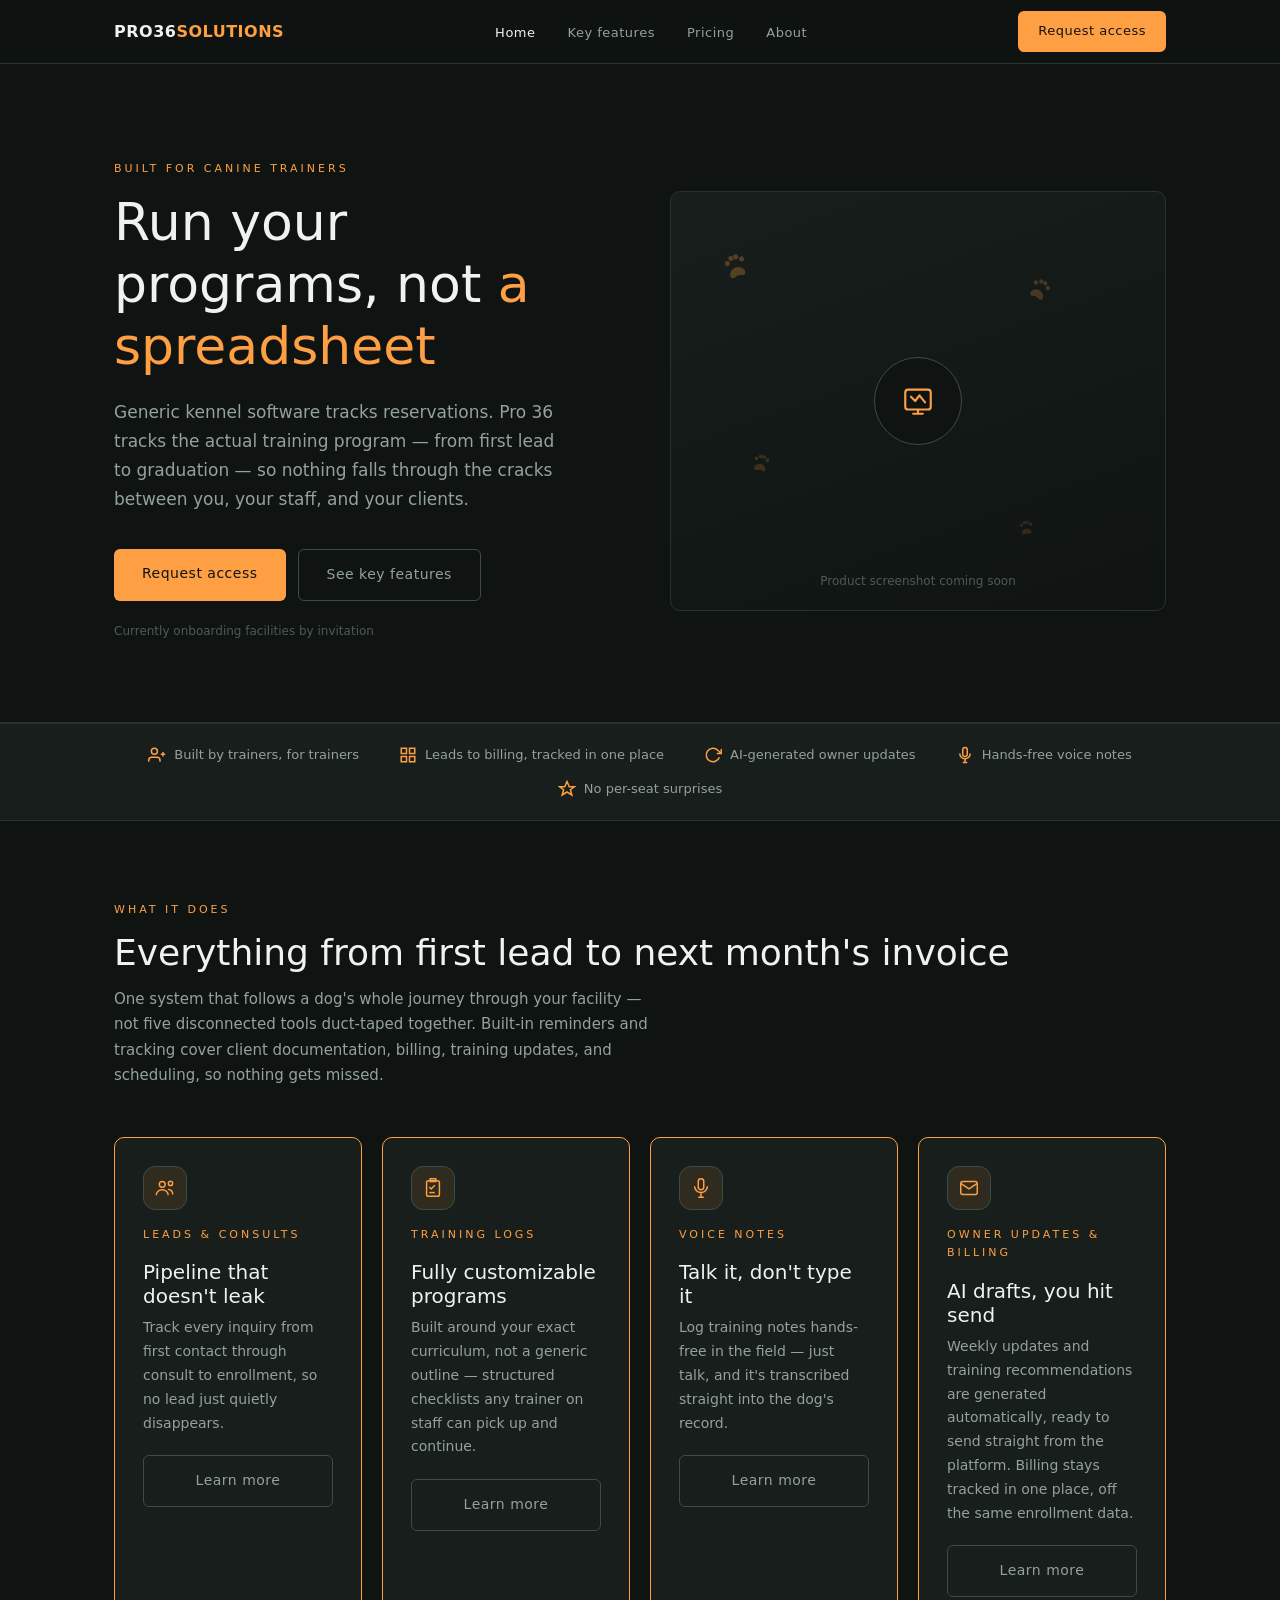
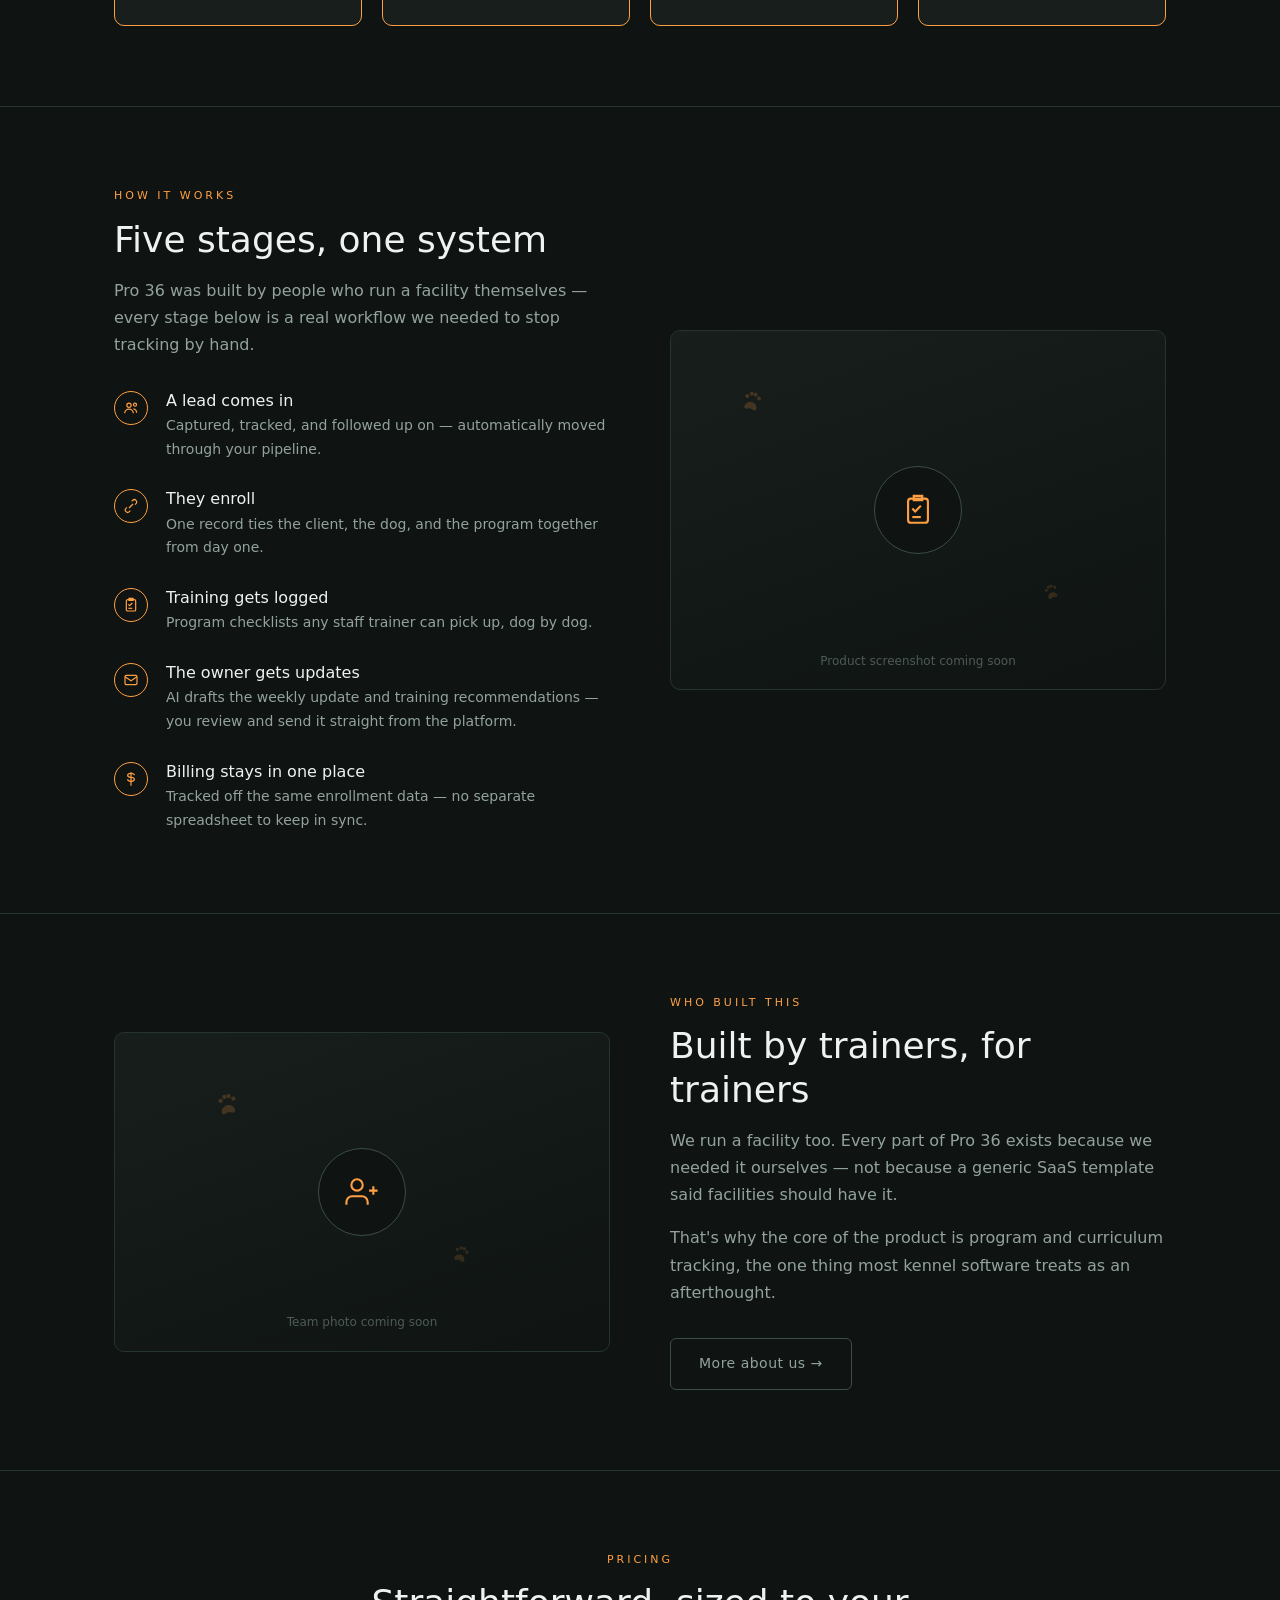
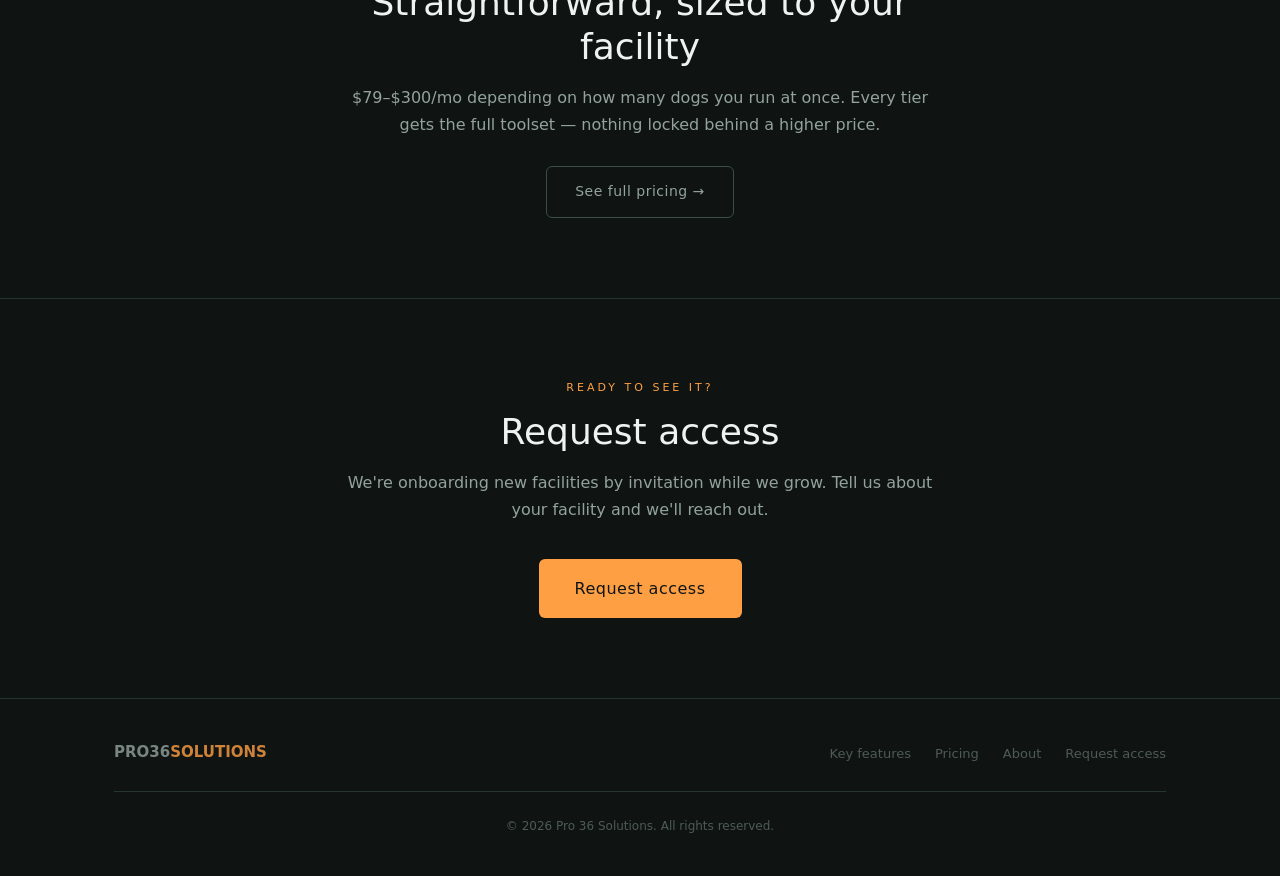
==== index.html @ 8d8869f4 "Add Voice Notes as a first-class feature Whisper-powered hands-free voice-to-text for training notes" ====
<!DOCTYPE html>
<html lang="en">
<head>
  <meta charset="UTF-8" />
  <meta name="viewport" content="width=device-width, initial-scale=1.0" />
  <title>Pro 36 Solutions — Ops Software for Dog Training Facilities</title>
  <meta name="description" content="The only platform built around how dog-training facilities actually run programs — leads, enrollments, training logs, owner updates, and billing, all in one place." />
  <link rel="icon" href="favicon.svg" type="image/svg+xml" />
  <meta property="og:title" content="Pro 36 Solutions — Ops Software for Dog Training Facilities" />
  <meta property="og:description" content="The only platform built around how dog-training facilities actually run programs — leads, enrollments, training logs, owner updates, and billing, all in one place." />
  <meta property="og:type" content="website" />
  <meta property="og:url" content="https://pro36solutions.com/" />
  <link rel="stylesheet" href="style.css" />
</head>
<body>

  <nav>
    <div class="nav-inner">
      <a href="index.html" class="nav-logo">PRO36<span>SOLUTIONS</span></a>
      <ul class="nav-links" id="navLinks">
        <li><a href="index.html" class="active">Home</a></li>
        <li><a href="key-features.html">Key features</a></li>
        <li><a href="pricing.html">Pricing</a></li>
        <li><a href="about.html">About</a></li>
      </ul>
      <a href="request-access.html" class="nav-cta">Request access</a>
      <button class="nav-mobile-toggle" onclick="document.getElementById('navLinks').classList.toggle('open')" aria-label="Toggle menu">&#9776;</button>
    </div>
  </nav>

  <main>

    <!-- HERO -->
    <section style="padding: 96px 0 80px; border-bottom: 0.5px solid var(--border);">
      <div class="container">
        <div class="two-col" style="align-items: center;">
          <div>
            <span class="label">Built for Canine Trainers</span>
            <h1 style="margin-bottom: 20px;">Run your programs, not <span style="color: var(--accent);">a spreadsheet</span></h1>
            <p style="font-size: 17px; margin-bottom: 36px; max-width: 460px;">Generic kennel software tracks reservations. Pro 36 tracks the actual training program &mdash; from first lead to graduation &mdash; so nothing falls through the cracks between you, your staff, and your clients.</p>
            <div class="btn-group">
              <a href="request-access.html" class="btn btn-primary">Request access</a>
              <a href="key-features.html" class="btn btn-ghost">See key features</a>
            </div>
            <p style="margin-top: 20px; font-size: 12px; color: var(--text-dim);">Currently onboarding facilities by invitation</p>
          </div>
          <div class="graphic-panel" style="min-height: 420px;">
            <div class="paw-field" aria-hidden="true">
              <svg style="width:30px; top:14%; left:10%; transform:rotate(-18deg); opacity:0.55" viewBox="0 0 24 24" fill="currentColor"><path d="M12 14c-3 0-6.2 2.4-6.2 5.5 0 1.9 1.5 2.6 2.8 2.1.9-.3 1.7-.9 3.4-.9s2.5.6 3.4.9c1.3.5 2.8-.2 2.8-2.1 0-3.1-3.2-5.5-6.2-5.5z"/><circle cx="6.5" cy="9" r="2"/><circle cx="10.5" cy="6" r="2"/><circle cx="14.5" cy="6" r="2"/><circle cx="18.5" cy="9" r="2"/></svg>
              <svg style="width:22px; top:62%; left:16%; transform:rotate(10deg); opacity:0.35" viewBox="0 0 24 24" fill="currentColor"><path d="M12 14c-3 0-6.2 2.4-6.2 5.5 0 1.9 1.5 2.6 2.8 2.1.9-.3 1.7-.9 3.4-.9s2.5.6 3.4.9c1.3.5 2.8-.2 2.8-2.1 0-3.1-3.2-5.5-6.2-5.5z"/><circle cx="6.5" cy="9" r="2"/><circle cx="10.5" cy="6" r="2"/><circle cx="14.5" cy="6" r="2"/><circle cx="18.5" cy="9" r="2"/></svg>
              <svg style="width:26px; top:20%; left:72%; transform:rotate(25deg); opacity:0.45" viewBox="0 0 24 24" fill="currentColor"><path d="M12 14c-3 0-6.2 2.4-6.2 5.5 0 1.9 1.5 2.6 2.8 2.1.9-.3 1.7-.9 3.4-.9s2.5.6 3.4.9c1.3.5 2.8-.2 2.8-2.1 0-3.1-3.2-5.5-6.2-5.5z"/><circle cx="6.5" cy="9" r="2"/><circle cx="10.5" cy="6" r="2"/><circle cx="14.5" cy="6" r="2"/><circle cx="18.5" cy="9" r="2"/></svg>
              <svg style="width:18px; top:78%; left:70%; transform:rotate(-8deg); opacity:0.3" viewBox="0 0 24 24" fill="currentColor"><path d="M12 14c-3 0-6.2 2.4-6.2 5.5 0 1.9 1.5 2.6 2.8 2.1.9-.3 1.7-.9 3.4-.9s2.5.6 3.4.9c1.3.5 2.8-.2 2.8-2.1 0-3.1-3.2-5.5-6.2-5.5z"/><circle cx="6.5" cy="9" r="2"/><circle cx="10.5" cy="6" r="2"/><circle cx="14.5" cy="6" r="2"/><circle cx="18.5" cy="9" r="2"/></svg>
              <svg style="width:24px; top:45%; left:45%; transform:rotate(-30deg); opacity:0.25" viewBox="0 0 24 24" fill="currentColor"><path d="M12 14c-3 0-6.2 2.4-6.2 5.5 0 1.9 1.5 2.6 2.8 2.1.9-.3 1.7-.9 3.4-.9s2.5.6 3.4.9c1.3.5 2.8-.2 2.8-2.1 0-3.1-3.2-5.5-6.2-5.5z"/><circle cx="6.5" cy="9" r="2"/><circle cx="10.5" cy="6" r="2"/><circle cx="14.5" cy="6" r="2"/><circle cx="18.5" cy="9" r="2"/></svg>
            </div>
            <div class="graphic-center">
              <svg width="34" height="34" fill="none" stroke="currentColor" stroke-width="1.5" viewBox="0 0 24 24"><rect x="3" y="4" width="18" height="14" rx="2"/><path d="M8 21h8M12 18v3"/><path d="M7 9l3 3 3-4 4 5" stroke-linecap="round" stroke-linejoin="round"/></svg>
            </div>
            <span class="graphic-caption">Product screenshot coming soon</span>
          </div>
        </div>
      </div>
    </section>

    <!-- TRUST STRIP -->
    <div class="trust-strip">
      <div class="container">
        <div class="trust-strip-inner">
          <div class="trust-item">
            <svg width="18" height="18" fill="none" stroke="currentColor" stroke-width="2" viewBox="0 0 24 24"><path d="M16 21v-2a4 4 0 00-4-4H5a4 4 0 00-4 4v2"/><circle cx="8.5" cy="7" r="4"/><path d="M20 8v6M23 11h-6"/></svg>
            Built by trainers, for trainers
          </div>
          <div class="trust-item">
            <svg width="18" height="18" fill="none" stroke="currentColor" stroke-width="2" viewBox="0 0 24 24"><rect x="3" y="3" width="7" height="7"/><rect x="14" y="3" width="7" height="7"/><rect x="14" y="14" width="7" height="7"/><rect x="3" y="14" width="7" height="7"/></svg>
            Leads to billing, tracked in one place
          </div>
          <div class="trust-item">
            <svg width="18" height="18" fill="none" stroke="currentColor" stroke-width="2" viewBox="0 0 24 24"><polyline points="23 4 23 10 17 10"/><path d="M20.49 15a9 9 0 11-2.12-9.36L23 10"/></svg>
            AI-generated owner updates
          </div>
          <div class="trust-item">
            <svg width="18" height="18" fill="none" stroke="currentColor" stroke-width="2" viewBox="0 0 24 24"><rect x="9" y="2" width="6" height="12" rx="3"/><path d="M5 10a7 7 0 0014 0"/><path d="M12 17v5M9 22h6"/></svg>
            Hands-free voice notes
          </div>
          <div class="trust-item">
            <svg width="18" height="18" fill="none" stroke="currentColor" stroke-width="2" viewBox="0 0 24 24"><path d="M12 2l3 7h7l-5.5 4 2 7L12 16l-6.5 4 2-7L2 9h7z"/></svg>
            No per-seat surprises
          </div>
        </div>
      </div>
    </div>

    <!-- FEATURE TEASER -->
    <section>
      <div class="container">
        <div class="section-header">
          <span class="label">What it does</span>
          <h2>Everything from first lead to next month's invoice</h2>
          <p>One system that follows a dog's whole journey through your facility &mdash; not five disconnected tools duct-taped together. Built-in reminders and tracking cover client documentation, billing, training updates, and scheduling, so nothing gets missed.</p>
        </div>
        <div class="four-col">

          <div class="card featured">
            <div class="icon-badge"><svg width="22" height="22" fill="none" stroke="currentColor" stroke-width="1.6" viewBox="0 0 24 24"><circle cx="9" cy="8" r="3.2"/><path d="M2.5 20c0-3.6 2.9-6.2 6.5-6.2s6.5 2.6 6.5 6.2"/><circle cx="18" cy="7" r="2.3"/><path d="M15.5 13.3c2.7.4 4.9 2.6 4.9 5.7"/></svg></div>
            <span class="label" style="margin-bottom: 16px;">Leads &amp; consults</span>
            <h3 style="margin-bottom: 8px;">Pipeline that doesn't leak</h3>
            <p style="font-size: 14px; margin-bottom: 20px;">Track every inquiry from first contact through consult to enrollment, so no lead just quietly disappears.</p>
            <a href="key-features.html" class="btn btn-ghost" style="display: block; text-align: center;">Learn more</a>
          </div>

          <div class="card featured">
            <div class="icon-badge"><svg width="22" height="22" fill="none" stroke="currentColor" stroke-width="1.6" viewBox="0 0 24 24"><rect x="5" y="4" width="14" height="17" rx="2"/><path d="M9 2h6v3H9z"/><path d="M8 11l2 2 4-4"/><path d="M8 17h6"/></svg></div>
            <span class="label" style="margin-bottom: 16px;">Training logs</span>
            <h3 style="margin-bottom: 8px;">Fully customizable programs</h3>
            <p style="font-size: 14px; margin-bottom: 20px;">Built around your exact curriculum, not a generic outline &mdash; structured checklists any trainer on staff can pick up and continue.</p>
            <a href="key-features.html" class="btn btn-ghost" style="display: block; text-align: center;">Learn more</a>
          </div>

          <div class="card featured">
            <div class="icon-badge"><svg width="22" height="22" fill="none" stroke="currentColor" stroke-width="1.6" viewBox="0 0 24 24"><rect x="9" y="2" width="6" height="12" rx="3"/><path d="M5 10a7 7 0 0014 0"/><path d="M12 17v5M9 22h6"/></svg></div>
            <span class="label" style="margin-bottom: 16px;">Voice notes</span>
            <h3 style="margin-bottom: 8px;">Talk it, don't type it</h3>
            <p style="font-size: 14px; margin-bottom: 20px;">Log training notes hands-free in the field &mdash; just talk, and it's transcribed straight into the dog's record.</p>
            <a href="key-features.html" class="btn btn-ghost" style="display: block; text-align: center;">Learn more</a>
          </div>

          <div class="card featured">
            <div class="icon-badge"><svg width="22" height="22" fill="none" stroke="currentColor" stroke-width="1.6" viewBox="0 0 24 24"><rect x="3" y="5" width="18" height="14" rx="2"/><path d="M3 7l9 6 9-6"/></svg></div>
            <span class="label" style="margin-bottom: 16px;">Owner updates &amp; billing</span>
            <h3 style="margin-bottom: 8px;">AI drafts, you hit send</h3>
            <p style="font-size: 14px; margin-bottom: 20px;">Weekly updates and training recommendations are generated automatically, ready to send straight from the platform. Billing stays tracked in one place, off the same enrollment data.</p>
            <a href="key-features.html" class="btn btn-ghost" style="display: block; text-align: center;">Learn more</a>
          </div>

        </div>
      </div>
    </section>

    <!-- HOW IT WORKS -->
    <section>
      <div class="container">
        <div class="two-col">
          <div>
            <span class="label">How it works</span>
            <h2 style="margin-bottom: 16px;">Five stages, one system</h2>
            <p style="margin-bottom: 32px;">Pro 36 was built by people who run a facility themselves &mdash; every stage below is a real workflow we needed to stop tracking by hand.</p>
            <div class="steps">
              <div class="step">
                <div class="step-num"><svg width="16" height="16" fill="none" stroke="currentColor" stroke-width="1.8" viewBox="0 0 24 24"><circle cx="9" cy="8" r="3.2"/><path d="M2.5 20c0-3.6 2.9-6.2 6.5-6.2s6.5 2.6 6.5 6.2"/><circle cx="18" cy="7" r="2.3"/><path d="M15.5 13.3c2.7.4 4.9 2.6 4.9 5.7"/></svg></div>
                <div class="step-body">
                  <h4>A lead comes in</h4>
                  <p>Captured, tracked, and followed up on &mdash; automatically moved through your pipeline.</p>
                </div>
              </div>
              <div class="step">
                <div class="step-num"><svg width="16" height="16" fill="none" stroke="currentColor" stroke-width="1.8" viewBox="0 0 24 24"><path d="M9 15l6-6"/><path d="M13 5l1.5-1.5a3.5 3.5 0 015 5L18 10"/><path d="M11 19l-1.5 1.5a3.5 3.5 0 01-5-5L6 14"/></svg></div>
                <div class="step-body">
                  <h4>They enroll</h4>
                  <p>One record ties the client, the dog, and the program together from day one.</p>
                </div>
              </div>
              <div class="step">
                <div class="step-num"><svg width="16" height="16" fill="none" stroke="currentColor" stroke-width="1.8" viewBox="0 0 24 24"><rect x="5" y="4" width="14" height="17" rx="2"/><path d="M9 2h6v3H9z"/><path d="M8 11l2 2 4-4"/><path d="M8 17h6"/></svg></div>
                <div class="step-body">
                  <h4>Training gets logged</h4>
                  <p>Program checklists any staff trainer can pick up, dog by dog.</p>
                </div>
              </div>
              <div class="step">
                <div class="step-num"><svg width="16" height="16" fill="none" stroke="currentColor" stroke-width="1.8" viewBox="0 0 24 24"><rect x="3" y="5" width="18" height="14" rx="2"/><path d="M3 7l9 6 9-6"/></svg></div>
                <div class="step-body">
                  <h4>The owner gets updates</h4>
                  <p>AI drafts the weekly update and training recommendations &mdash; you review and send it straight from the platform.</p>
                </div>
              </div>
              <div class="step">
                <div class="step-num"><svg width="16" height="16" fill="none" stroke="currentColor" stroke-width="1.8" viewBox="0 0 24 24"><path d="M12 2v20"/><path d="M17 6.5c0-1.9-2.2-3-5-3s-5 1.2-5 3 2.2 3 5 3 5 1.1 5 3-2.2 3-5 3-5-1.1-5-3"/></svg></div>
                <div class="step-body">
                  <h4>Billing stays in one place</h4>
                  <p>Tracked off the same enrollment data &mdash; no separate spreadsheet to keep in sync.</p>
                </div>
              </div>
            </div>
          </div>
          <div class="graphic-panel" style="min-height: 360px;">
            <div class="paw-field" aria-hidden="true">
              <svg style="width:24px; top:16%; left:14%; transform:rotate(12deg); opacity:0.4" viewBox="0 0 24 24" fill="currentColor"><path d="M12 14c-3 0-6.2 2.4-6.2 5.5 0 1.9 1.5 2.6 2.8 2.1.9-.3 1.7-.9 3.4-.9s2.5.6 3.4.9c1.3.5 2.8-.2 2.8-2.1 0-3.1-3.2-5.5-6.2-5.5z"/><circle cx="6.5" cy="9" r="2"/><circle cx="10.5" cy="6" r="2"/><circle cx="14.5" cy="6" r="2"/><circle cx="18.5" cy="9" r="2"/></svg>
              <svg style="width:18px; top:70%; left:75%; transform:rotate(-20deg); opacity:0.3" viewBox="0 0 24 24" fill="currentColor"><path d="M12 14c-3 0-6.2 2.4-6.2 5.5 0 1.9 1.5 2.6 2.8 2.1.9-.3 1.7-.9 3.4-.9s2.5.6 3.4.9c1.3.5 2.8-.2 2.8-2.1 0-3.1-3.2-5.5-6.2-5.5z"/><circle cx="6.5" cy="9" r="2"/><circle cx="10.5" cy="6" r="2"/><circle cx="14.5" cy="6" r="2"/><circle cx="18.5" cy="9" r="2"/></svg>
            </div>
            <div class="graphic-center">
              <svg width="34" height="34" fill="none" stroke="currentColor" stroke-width="1.5" viewBox="0 0 24 24"><rect x="5" y="4" width="14" height="17" rx="2"/><path d="M9 2h6v3H9z"/><path d="M8 11l2 2 4-4"/><path d="M8 17h6"/></svg>
            </div>
            <span class="graphic-caption">Product screenshot coming soon</span>
          </div>
        </div>
      </div>
    </section>

    <!-- ABOUT TEASER -->
    <section>
      <div class="container">
        <div class="two-col">
          <div class="graphic-panel" style="min-height: 320px;">
            <div class="paw-field" aria-hidden="true">
              <svg style="width:26px; top:18%; left:20%; transform:rotate(-10deg); opacity:0.4" viewBox="0 0 24 24" fill="currentColor"><path d="M12 14c-3 0-6.2 2.4-6.2 5.5 0 1.9 1.5 2.6 2.8 2.1.9-.3 1.7-.9 3.4-.9s2.5.6 3.4.9c1.3.5 2.8-.2 2.8-2.1 0-3.1-3.2-5.5-6.2-5.5z"/><circle cx="6.5" cy="9" r="2"/><circle cx="10.5" cy="6" r="2"/><circle cx="14.5" cy="6" r="2"/><circle cx="18.5" cy="9" r="2"/></svg>
              <svg style="width:20px; top:66%; left:68%; transform:rotate(16deg); opacity:0.3" viewBox="0 0 24 24" fill="currentColor"><path d="M12 14c-3 0-6.2 2.4-6.2 5.5 0 1.9 1.5 2.6 2.8 2.1.9-.3 1.7-.9 3.4-.9s2.5.6 3.4.9c1.3.5 2.8-.2 2.8-2.1 0-3.1-3.2-5.5-6.2-5.5z"/><circle cx="6.5" cy="9" r="2"/><circle cx="10.5" cy="6" r="2"/><circle cx="14.5" cy="6" r="2"/><circle cx="18.5" cy="9" r="2"/></svg>
            </div>
            <div class="graphic-center">
              <svg width="34" height="34" fill="none" stroke="currentColor" stroke-width="1.5" viewBox="0 0 24 24"><path d="M16 21v-2a4 4 0 00-4-4H5a4 4 0 00-4 4v2"/><circle cx="8.5" cy="7" r="4"/><path d="M20 8v6M23 11h-6"/></svg>
            </div>
            <span class="graphic-caption">Team photo coming soon</span>
          </div>
          <div>
            <span class="label">Who built this</span>
            <h2 style="margin-bottom: 16px;">Built by trainers, for trainers</h2>
            <p style="margin-bottom: 16px;">We run a facility too. Every part of Pro 36 exists because we needed it ourselves &mdash; not because a generic SaaS template said facilities should have it.</p>
            <p style="margin-bottom: 32px;">That's why the core of the product is program and curriculum tracking, the one thing most kennel software treats as an afterthought.</p>
            <a href="about.html" class="btn btn-ghost">More about us &rarr;</a>
          </div>
        </div>
      </div>
    </section>

    <!-- PRICING TEASER -->
    <section>
      <div class="container" style="text-align: center; max-width: 640px;">
        <span class="label">Pricing</span>
        <h2 style="margin-bottom: 16px;">Straightforward, sized to your facility</h2>
        <p style="font-size: 16px; margin-bottom: 28px;">$79&ndash;$300/mo depending on how many dogs you run at once. Every tier gets the full toolset &mdash; nothing locked behind a higher price.</p>
        <a href="pricing.html" class="btn btn-ghost">See full pricing &rarr;</a>
      </div>
    </section>

    <!-- BOTTOM CTA -->
    <section style="border-bottom: none;">
      <div class="container" style="text-align: center; max-width: 640px;">
        <span class="label">Ready to see it?</span>
        <h2 style="margin-bottom: 16px;">Request access</h2>
        <p style="font-size: 16px; margin-bottom: 36px;">We're onboarding new facilities by invitation while we grow. Tell us about your facility and we'll reach out.</p>
        <a href="request-access.html" class="btn btn-primary" style="font-size: 16px; padding: 16px 36px;">Request access</a>
      </div>
    </section>

  </main>

  <footer>
    <div class="container">
      <div class="footer-inner">
        <div class="footer-logo">PRO36<span>SOLUTIONS</span></div>
        <ul class="footer-nav">
          <li><a href="key-features.html">Key features</a></li>
          <li><a href="pricing.html">Pricing</a></li>
          <li><a href="about.html">About</a></li>
          <li><a href="request-access.html">Request access</a></li>
        </ul>
      </div>
      <div class="footer-copy">&copy; 2026 Pro 36 Solutions. All rights reserved.</div>
    </div>
  </footer>

</body>
</html>
---- style.css ----
/* =============================================
   PRO 36 SOLUTIONS — Global Styles
   ============================================= */

*, *::before, *::after {
  box-sizing: border-box;
  margin: 0;
  padding: 0;
}

:root {
  --bg:        #0f1412;
  --bg-card:   #171e1b;
  --border:    #253430;
  --border-mid:#3a4d47;
  --text:      #eef2f0;
  --text-muted:#93a29d;
  --text-dim:  #4d5a56;
  --accent:    #ff9f43;
  --accent-dark:#d97e1e;
  --radius:    6px;
  --radius-lg: 10px;
  --max-w:     1100px;
  --nav-h:     64px;
}

html { scroll-behavior: smooth; }

body {
  background: var(--bg);
  color: var(--text);
  font-family: 'Inter', system-ui, -apple-system, sans-serif;
  font-size: 16px;
  line-height: 1.7;
  -webkit-font-smoothing: antialiased;
}

img {
  display: block;
  max-width: 100%;
  height: auto;
}

a { color: inherit; text-decoration: none; }

:focus-visible {
  outline: 2px solid var(--accent);
  outline-offset: 2px;
}

/* =============================================
   TYPOGRAPHY
   ============================================= */

h1, h2, h3, h4 { font-weight: 500; line-height: 1.2; color: var(--text); }
h1 { font-size: clamp(32px, 5vw, 52px); }
h2 { font-size: clamp(24px, 3vw, 36px); }
h3 { font-size: 20px; }
h4 { font-size: 16px; }

p { color: var(--text-muted); }

.label {
  font-size: 11px;
  letter-spacing: 3px;
  text-transform: uppercase;
  color: var(--accent);
  display: block;
  margin-bottom: 12px;
}

.section-header { margin-bottom: 48px; }
.section-header p { margin-top: 12px; max-width: 540px; font-size: 15px; }

/* =============================================
   LAYOUT
   ============================================= */

.container {
  max-width: var(--max-w);
  margin: 0 auto;
  padding: 0 24px;
}

section { padding: 80px 0; border-bottom: 0.5px solid var(--border); }
section:last-of-type { border-bottom: none; }

.two-col {
  display: grid;
  grid-template-columns: 1fr 1fr;
  gap: 60px;
  align-items: center;
}

.three-col {
  display: grid;
  grid-template-columns: repeat(3, 1fr);
  gap: 20px;
}

.four-col {
  display: grid;
  grid-template-columns: repeat(4, 1fr);
  gap: 20px;
}

@media (max-width: 900px) {
  .four-col { grid-template-columns: repeat(2, 1fr); }
}

@media (max-width: 768px) {
  .two-col, .three-col, .four-col { grid-template-columns: 1fr; gap: 32px; }
  section { padding: 56px 0; }
}

/* =============================================
   NAVIGATION
   ============================================= */

nav {
  position: fixed;
  top: 0;
  left: 0;
  right: 0;
  height: var(--nav-h);
  background: rgba(15, 20, 18, 0.92);
  backdrop-filter: blur(12px);
  border-bottom: 0.5px solid var(--border);
  z-index: 100;
  display: flex;
  align-items: center;
}

.nav-inner {
  max-width: var(--max-w);
  margin: 0 auto;
  padding: 0 24px;
  width: 100%;
  display: flex;
  align-items: center;
  justify-content: space-between;
}

.nav-logo {
  display: flex;
  align-items: center;
  font-size: 16px;
  font-weight: 600;
  letter-spacing: 0.5px;
  color: var(--text);
}

.nav-logo span { color: var(--accent); }

.nav-links {
  display: flex;
  align-items: center;
  gap: 32px;
  list-style: none;
}

.nav-links a {
  font-size: 13px;
  color: var(--text-muted);
  letter-spacing: 0.5px;
  transition: color 0.2s;
}

.nav-links a:hover,
.nav-links a.active { color: var(--text); }

.nav-cta {
  background: var(--accent);
  color: #0f1412;
  font-size: 13px;
  font-weight: 500;
  padding: 9px 20px;
  border-radius: var(--radius);
  letter-spacing: 0.5px;
  transition: background 0.2s;
}

.nav-cta:hover { background: var(--accent-dark); color: #fff; }

.nav-mobile-toggle {
  display: none;
  background: none;
  border: none;
  color: var(--text);
  font-size: 24px;
  cursor: pointer;
  padding: 4px;
}

@media (max-width: 768px) {
  .nav-links { display: none; }
  .nav-links.open {
    display: flex;
    flex-direction: column;
    position: absolute;
    top: var(--nav-h);
    left: 0; right: 0;
    background: var(--bg);
    border-bottom: 0.5px solid var(--border);
    padding: 20px 24px;
    gap: 20px;
  }
  .nav-mobile-toggle { display: block; }
  .nav-cta { display: none; }
}

/* Page offset for fixed nav */
main { padding-top: var(--nav-h); }

/* =============================================
   BUTTONS
   ============================================= */

.btn {
  display: inline-block;
  padding: 13px 28px;
  border-radius: var(--radius);
  font-size: 14px;
  font-weight: 500;
  letter-spacing: 0.5px;
  cursor: pointer;
  transition: all 0.2s;
  border: none;
}

.btn-primary {
  background: var(--accent);
  color: #0f1412;
}

.btn-primary:hover { background: var(--accent-dark); color: #fff; }

.btn-ghost {
  background: transparent;
  color: var(--text-muted);
  border: 0.5px solid var(--border-mid);
}

.btn-ghost:hover { color: var(--text); border-color: var(--text-muted); }

.btn-group {
  display: flex;
  gap: 12px;
  flex-wrap: wrap;
}

/* =============================================
   CARDS
   ============================================= */

.card {
  background: var(--bg-card);
  border: 0.5px solid var(--border);
  border-radius: var(--radius-lg);
  padding: 28px;
}

.card.featured { border-color: var(--accent); }

/* =============================================
   IMAGE PLACEHOLDER
   ============================================= */

.img-placeholder {
  background: var(--bg-card);
  border: 0.5px solid var(--border);
  border-radius: var(--radius-lg);
  display: flex;
  flex-direction: column;
  align-items: center;
  justify-content: center;
  gap: 10px;
  color: var(--text-dim);
  font-size: 13px;
  min-height: 320px;
}

.img-placeholder svg { opacity: 0.3; }

.img-fit {
  width: 100%;
  height: 100%;
  object-fit: cover;
  border-radius: var(--radius-lg);
}

/* =============================================
   GRAPHIC PANEL — decorative placeholder for
   hero/teaser art until real photography exists
   ============================================= */

.graphic-panel {
  position: relative;
  background: linear-gradient(160deg, var(--bg-card) 0%, var(--bg) 100%);
  border: 0.5px solid var(--border);
  border-radius: var(--radius-lg);
  overflow: hidden;
  display: flex;
  align-items: center;
  justify-content: center;
  min-height: 320px;
}

.graphic-panel .paw-field {
  position: absolute;
  inset: 0;
  opacity: 0.5;
}

.graphic-panel .paw-field svg { position: absolute; color: var(--accent); }

.graphic-panel .graphic-center {
  position: relative;
  z-index: 1;
  width: 88px;
  height: 88px;
  border-radius: 50%;
  background: var(--bg);
  border: 0.5px solid var(--border-mid);
  display: flex;
  align-items: center;
  justify-content: center;
  color: var(--accent);
}

.graphic-panel .graphic-caption {
  position: absolute;
  bottom: 18px;
  left: 0; right: 0;
  text-align: center;
  font-size: 12px;
  color: var(--text-dim);
  z-index: 1;
}

/* =============================================
   ICON BADGE — small illustrated icon used in
   feature cards, steps, and pricing tiers
   ============================================= */

.icon-badge {
  width: 44px;
  height: 44px;
  border-radius: 12px;
  background: rgba(255, 159, 67, 0.1);
  border: 0.5px solid var(--border-mid);
  display: flex;
  align-items: center;
  justify-content: center;
  color: var(--accent);
  margin-bottom: 16px;
  flex-shrink: 0;
}

.icon-badge.icon-badge-lg { width: 56px; height: 56px; border-radius: 14px; }

/* =============================================
   TRUST STRIP
   ============================================= */

.trust-strip {
  background: var(--bg-card);
  border-top: 0.5px solid var(--border);
  border-bottom: 0.5px solid var(--border);
  padding: 20px 0;
}

.trust-strip-inner {
  display: flex;
  justify-content: center;
  flex-wrap: wrap;
  gap: 12px 40px;
}

.trust-item {
  display: flex;
  align-items: center;
  gap: 8px;
  font-size: 13px;
  color: var(--text-muted);
}

.trust-item svg { color: var(--accent); flex-shrink: 0; }

/* =============================================
   STEPS
   ============================================= */

.steps { display: flex; flex-direction: column; gap: 28px; }

.step { display: flex; gap: 18px; align-items: flex-start; }

.step-num {
  width: 34px;
  height: 34px;
  border-radius: 50%;
  border: 0.5px solid var(--accent);
  color: var(--accent);
  font-size: 13px;
  font-weight: 500;
  display: flex;
  align-items: center;
  justify-content: center;
  flex-shrink: 0;
}

.step-body h4 { margin-bottom: 4px; }
.step-body p { font-size: 14px; }

/* =============================================
   FAQ
   ============================================= */

.faq-item {
  border-bottom: 0.5px solid var(--border);
  padding: 20px 0;
}

.faq-item:last-child { border-bottom: none; }

.faq-q {
  font-size: 15px;
  font-weight: 500;
  color: var(--text);
  margin-bottom: 8px;
}

.faq-a {
  font-size: 14px;
  color: var(--text-muted);
  line-height: 1.7;
}

/* =============================================
   PAGE HERO (inner pages)
   ============================================= */

.page-hero {
  padding: 72px 0 60px;
  border-bottom: 0.5px solid var(--border);
}

.page-hero .label { margin-bottom: 16px; }
.page-hero h1 { margin-bottom: 16px; }
.page-hero p { font-size: 17px; max-width: 520px; }

/* =============================================
   PRICING
   ============================================= */

.price-tier { text-align: left; }
.price-tier .price {
  font-size: 34px;
  font-weight: 500;
  color: var(--text);
  margin: 16px 0 4px;
}
.price-tier .price span { font-size: 14px; color: var(--text-dim); font-weight: 400; }
.price-tier .capacity { font-size: 13px; color: var(--text-dim); margin-bottom: 24px; }
.price-tier ul { list-style: none; margin-bottom: 28px; display: flex; flex-direction: column; gap: 10px; }
.price-tier li { font-size: 14px; color: var(--text-muted); padding-left: 20px; position: relative; }
.price-tier li::before {
  content: "";
  position: absolute;
  left: 0; top: 8px;
  width: 8px; height: 8px;
  border-radius: 50%;
  background: var(--accent);
  opacity: 0.6;
}

/* =============================================
   FOOTER
   ============================================= */

footer {
  background: var(--bg);
  border-top: 0.5px solid var(--border);
  padding: 40px 0;
}

.footer-inner {
  display: flex;
  align-items: center;
  justify-content: space-between;
  flex-wrap: wrap;
  gap: 24px;
}

.footer-logo {
  font-size: 15px;
  font-weight: 600;
  color: var(--text-muted);
  opacity: 0.8;
}

.footer-logo span { color: var(--accent); }

.footer-contact {
  font-size: 13px;
  color: var(--text-dim);
  text-align: right;
  line-height: 1.9;
}

.footer-contact a { color: var(--text-muted); transition: color 0.2s; }
.footer-contact a:hover { color: var(--accent); }

.footer-nav {
  display: flex;
  gap: 24px;
  list-style: none;
  flex-wrap: wrap;
}

.footer-nav a { font-size: 13px; color: var(--text-dim); transition: color 0.2s; }
.footer-nav a:hover { color: var(--text-muted); }

.footer-copy {
  width: 100%;
  border-top: 0.5px solid var(--border);
  margin-top: 24px;
  padding-top: 24px;
  font-size: 12px;
  color: var(--text-dim);
  text-align: center;
}
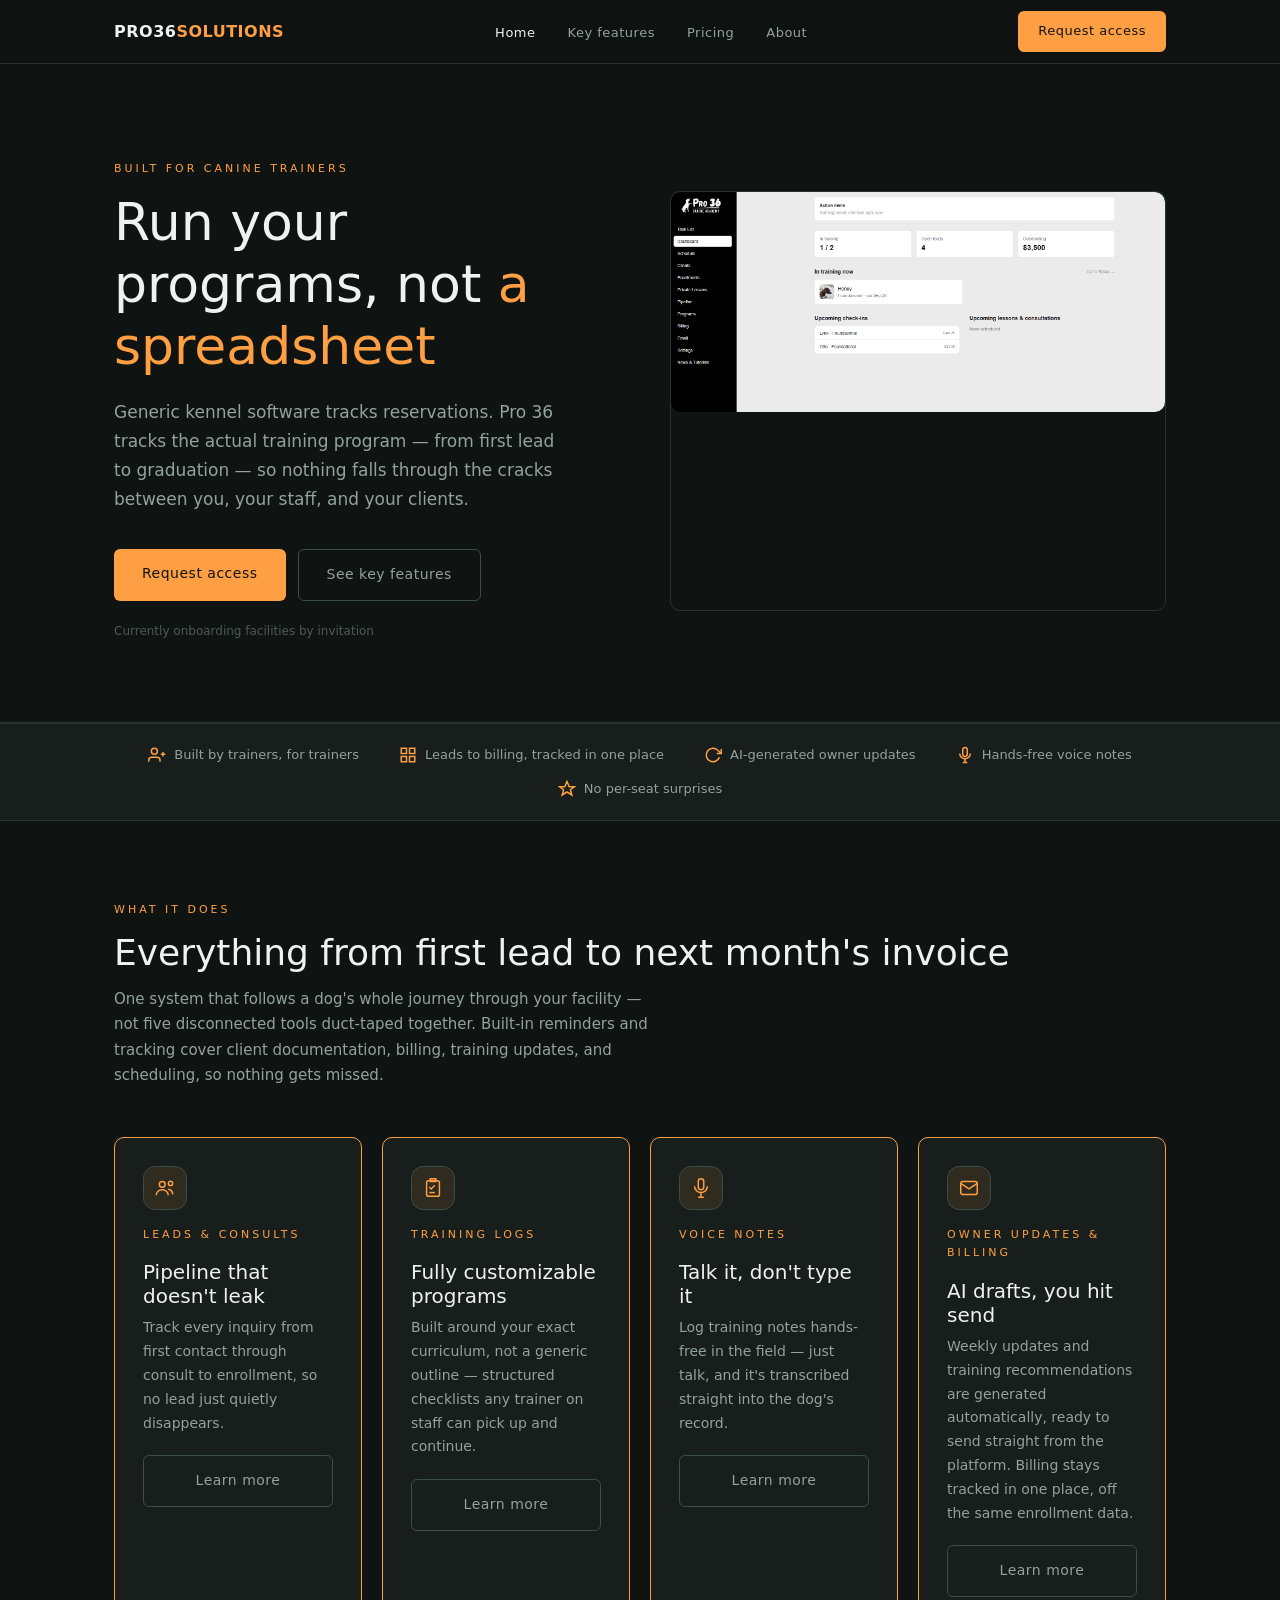
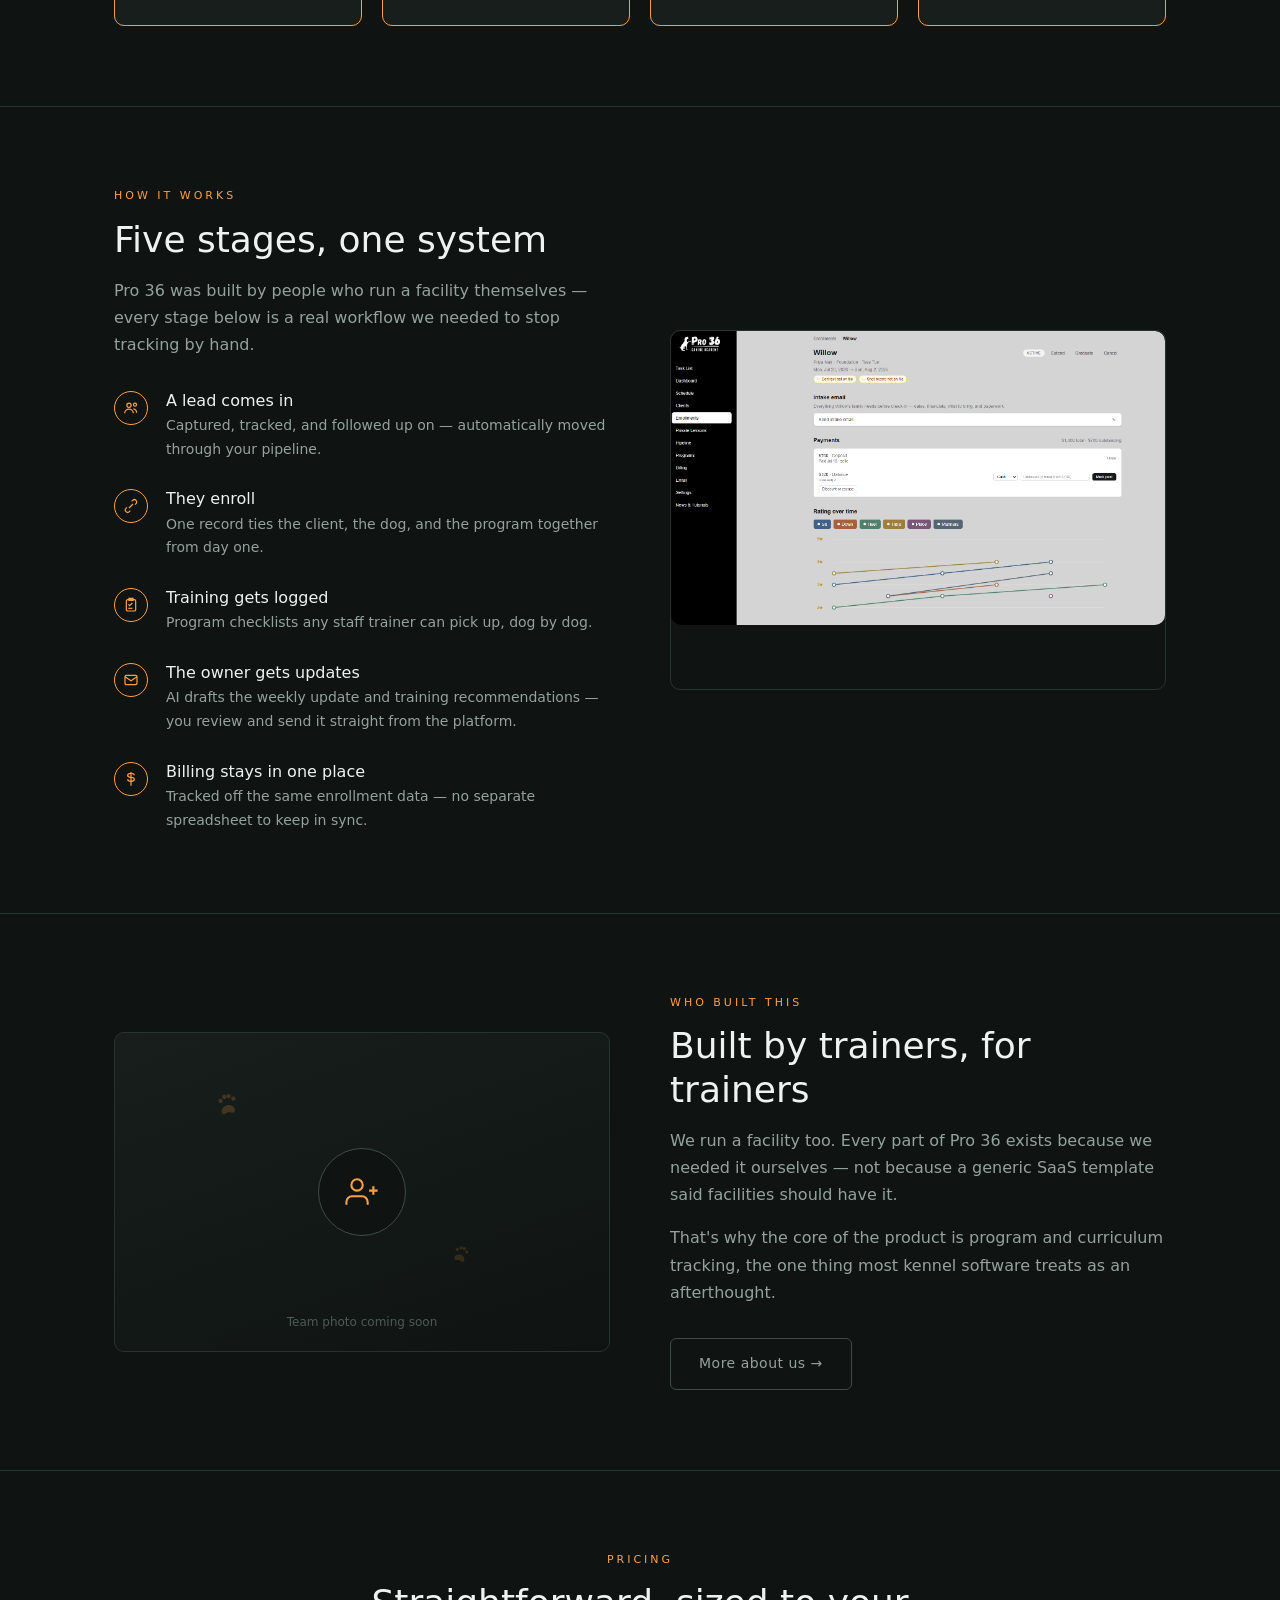
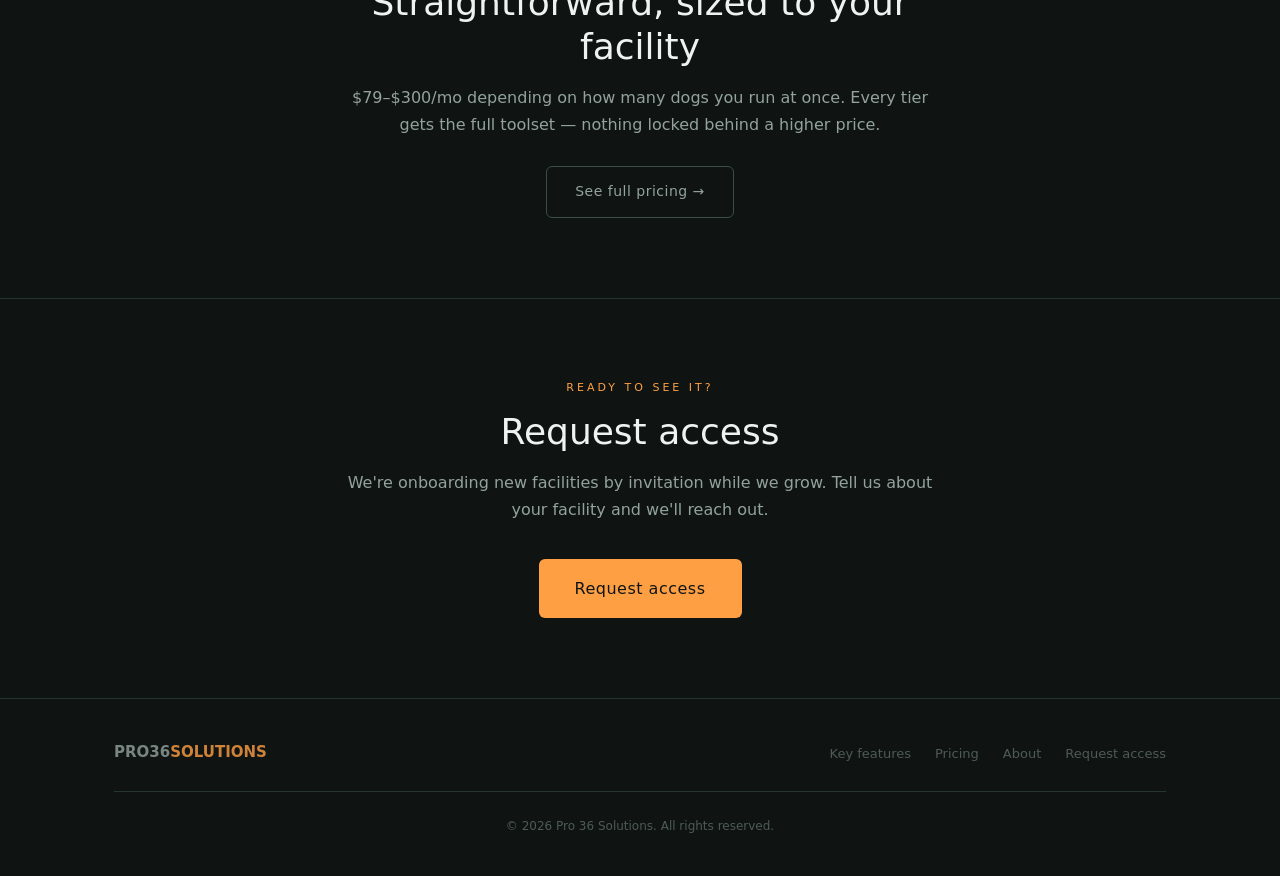
==== commit 12abdcd6: "Add real product screenshots for the remaining placeholder slots Replaces the decorative graphic-pan" ====
--- a/index.html
+++ b/index.html
@@ -44,18 +44,8 @@
             </div>
             <p style="margin-top: 20px; font-size: 12px; color: var(--text-dim);">Currently onboarding facilities by invitation</p>
           </div>
-          <div class="graphic-panel" style="min-height: 420px;">
-            <div class="paw-field" aria-hidden="true">
-              <svg style="width:30px; top:14%; left:10%; transform:rotate(-18deg); opacity:0.55" viewBox="0 0 24 24" fill="currentColor"><path d="M12 14c-3 0-6.2 2.4-6.2 5.5 0 1.9 1.5 2.6 2.8 2.1.9-.3 1.7-.9 3.4-.9s2.5.6 3.4.9c1.3.5 2.8-.2 2.8-2.1 0-3.1-3.2-5.5-6.2-5.5z"/><circle cx="6.5" cy="9" r="2"/><circle cx="10.5" cy="6" r="2"/><circle cx="14.5" cy="6" r="2"/><circle cx="18.5" cy="9" r="2"/></svg>
-              <svg style="width:22px; top:62%; left:16%; transform:rotate(10deg); opacity:0.35" viewBox="0 0 24 24" fill="currentColor"><path d="M12 14c-3 0-6.2 2.4-6.2 5.5 0 1.9 1.5 2.6 2.8 2.1.9-.3 1.7-.9 3.4-.9s2.5.6 3.4.9c1.3.5 2.8-.2 2.8-2.1 0-3.1-3.2-5.5-6.2-5.5z"/><circle cx="6.5" cy="9" r="2"/><circle cx="10.5" cy="6" r="2"/><circle cx="14.5" cy="6" r="2"/><circle cx="18.5" cy="9" r="2"/></svg>
-              <svg style="width:26px; top:20%; left:72%; transform:rotate(25deg); opacity:0.45" viewBox="0 0 24 24" fill="currentColor"><path d="M12 14c-3 0-6.2 2.4-6.2 5.5 0 1.9 1.5 2.6 2.8 2.1.9-.3 1.7-.9 3.4-.9s2.5.6 3.4.9c1.3.5 2.8-.2 2.8-2.1 0-3.1-3.2-5.5-6.2-5.5z"/><circle cx="6.5" cy="9" r="2"/><circle cx="10.5" cy="6" r="2"/><circle cx="14.5" cy="6" r="2"/><circle cx="18.5" cy="9" r="2"/></svg>
-              <svg style="width:18px; top:78%; left:70%; transform:rotate(-8deg); opacity:0.3" viewBox="0 0 24 24" fill="currentColor"><path d="M12 14c-3 0-6.2 2.4-6.2 5.5 0 1.9 1.5 2.6 2.8 2.1.9-.3 1.7-.9 3.4-.9s2.5.6 3.4.9c1.3.5 2.8-.2 2.8-2.1 0-3.1-3.2-5.5-6.2-5.5z"/><circle cx="6.5" cy="9" r="2"/><circle cx="10.5" cy="6" r="2"/><circle cx="14.5" cy="6" r="2"/><circle cx="18.5" cy="9" r="2"/></svg>
-              <svg style="width:24px; top:45%; left:45%; transform:rotate(-30deg); opacity:0.25" viewBox="0 0 24 24" fill="currentColor"><path d="M12 14c-3 0-6.2 2.4-6.2 5.5 0 1.9 1.5 2.6 2.8 2.1.9-.3 1.7-.9 3.4-.9s2.5.6 3.4.9c1.3.5 2.8-.2 2.8-2.1 0-3.1-3.2-5.5-6.2-5.5z"/><circle cx="6.5" cy="9" r="2"/><circle cx="10.5" cy="6" r="2"/><circle cx="14.5" cy="6" r="2"/><circle cx="18.5" cy="9" r="2"/></svg>
-            </div>
-            <div class="graphic-center">
-              <svg width="34" height="34" fill="none" stroke="currentColor" stroke-width="1.5" viewBox="0 0 24 24"><rect x="3" y="4" width="18" height="14" rx="2"/><path d="M8 21h8M12 18v3"/><path d="M7 9l3 3 3-4 4 5" stroke-linecap="round" stroke-linejoin="round"/></svg>
-            </div>
-            <span class="graphic-caption">Product screenshot coming soon</span>
+          <div style="border-radius: var(--radius-lg); overflow: hidden; border: 0.5px solid var(--border); min-height: 420px;">
+            <img src="images/hero-dashboard.png" alt="Pro 36 dashboard showing in-training dogs, open leads, and outstanding balances at a glance" class="img-fit" />
           </div>
         </div>
       </div>
@@ -181,15 +171,8 @@
               </div>
             </div>
           </div>
-          <div class="graphic-panel" style="min-height: 360px;">
-            <div class="paw-field" aria-hidden="true">
-              <svg style="width:24px; top:16%; left:14%; transform:rotate(12deg); opacity:0.4" viewBox="0 0 24 24" fill="currentColor"><path d="M12 14c-3 0-6.2 2.4-6.2 5.5 0 1.9 1.5 2.6 2.8 2.1.9-.3 1.7-.9 3.4-.9s2.5.6 3.4.9c1.3.5 2.8-.2 2.8-2.1 0-3.1-3.2-5.5-6.2-5.5z"/><circle cx="6.5" cy="9" r="2"/><circle cx="10.5" cy="6" r="2"/><circle cx="14.5" cy="6" r="2"/><circle cx="18.5" cy="9" r="2"/></svg>
-              <svg style="width:18px; top:70%; left:75%; transform:rotate(-20deg); opacity:0.3" viewBox="0 0 24 24" fill="currentColor"><path d="M12 14c-3 0-6.2 2.4-6.2 5.5 0 1.9 1.5 2.6 2.8 2.1.9-.3 1.7-.9 3.4-.9s2.5.6 3.4.9c1.3.5 2.8-.2 2.8-2.1 0-3.1-3.2-5.5-6.2-5.5z"/><circle cx="6.5" cy="9" r="2"/><circle cx="10.5" cy="6" r="2"/><circle cx="14.5" cy="6" r="2"/><circle cx="18.5" cy="9" r="2"/></svg>
-            </div>
-            <div class="graphic-center">
-              <svg width="34" height="34" fill="none" stroke="currentColor" stroke-width="1.5" viewBox="0 0 24 24"><rect x="5" y="4" width="14" height="17" rx="2"/><path d="M9 2h6v3H9z"/><path d="M8 11l2 2 4-4"/><path d="M8 17h6"/></svg>
-            </div>
-            <span class="graphic-caption">Product screenshot coming soon</span>
+          <div style="border-radius: var(--radius-lg); overflow: hidden; border: 0.5px solid var(--border); min-height: 360px;">
+            <img src="images/how-it-works.png" alt="An enrollment record showing intake status, payments, and the dog's progress chart all in one place" class="img-fit" />
           </div>
         </div>
       </div>
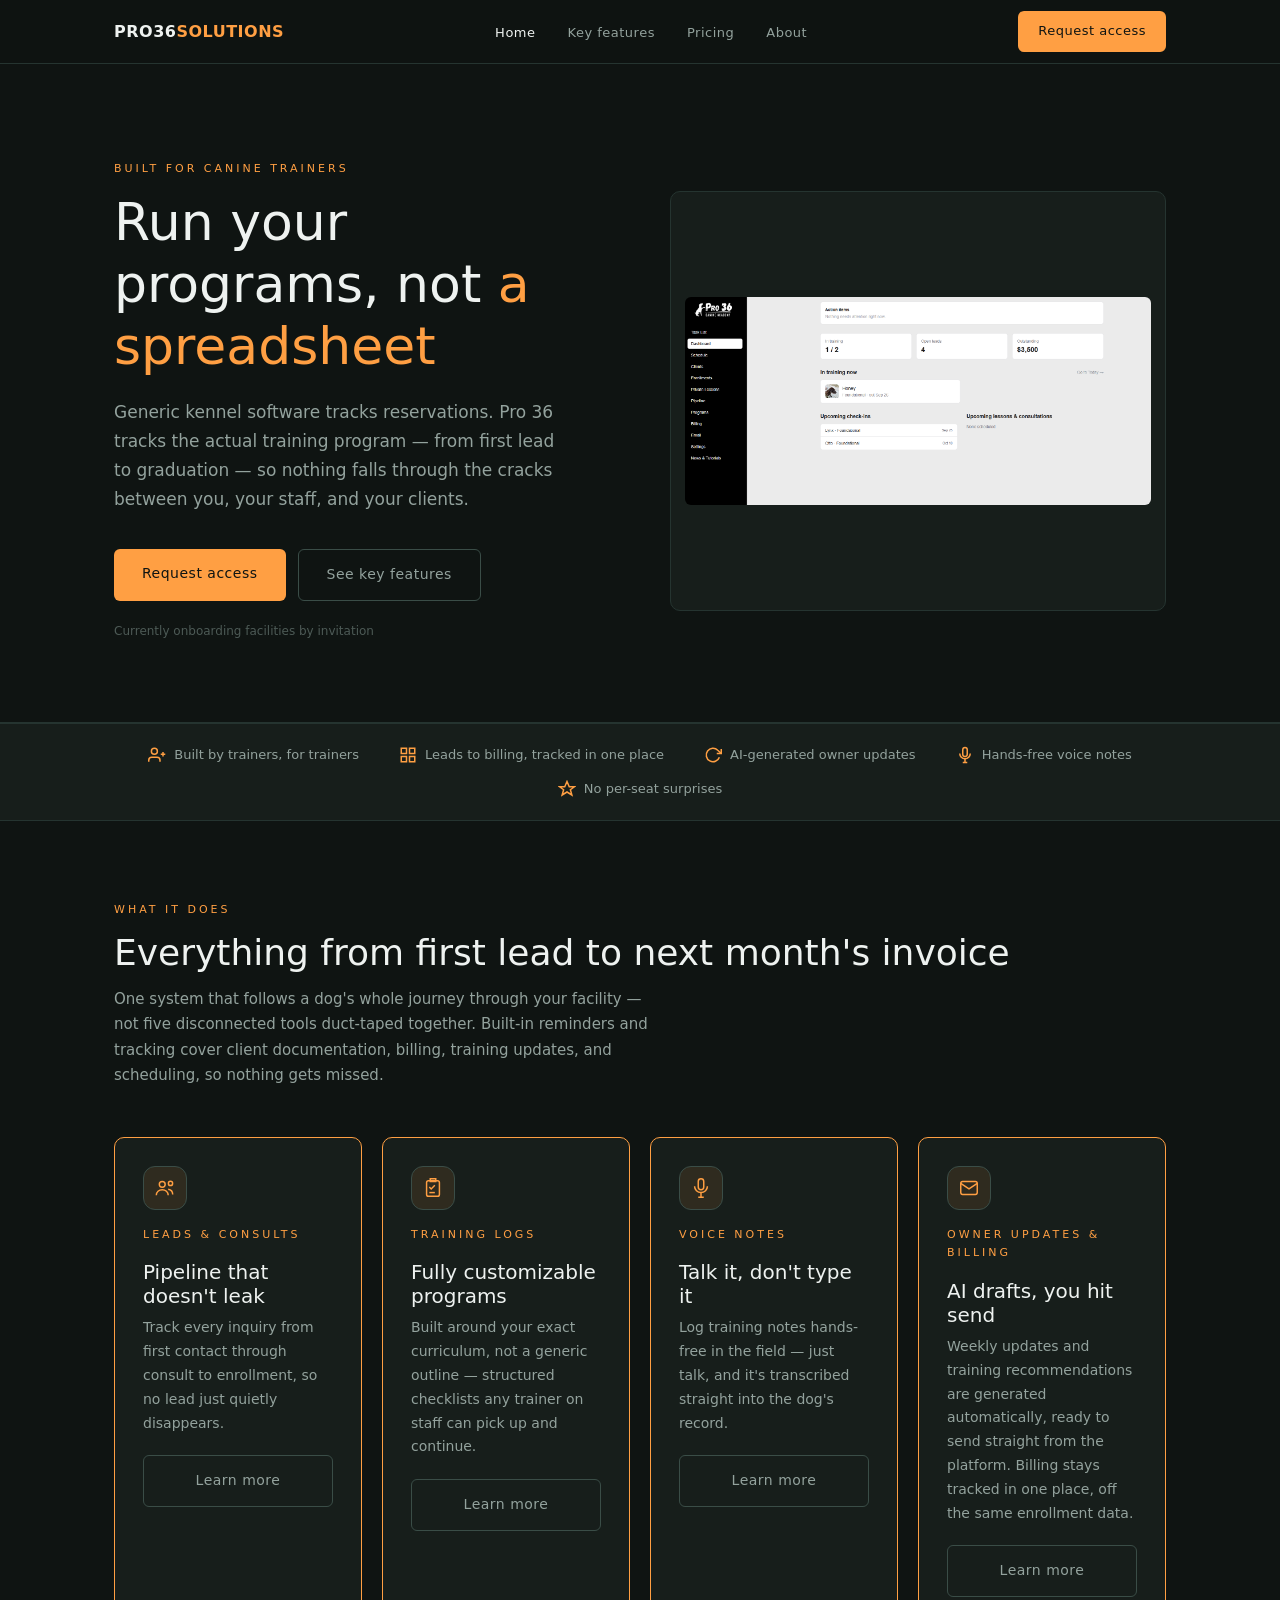
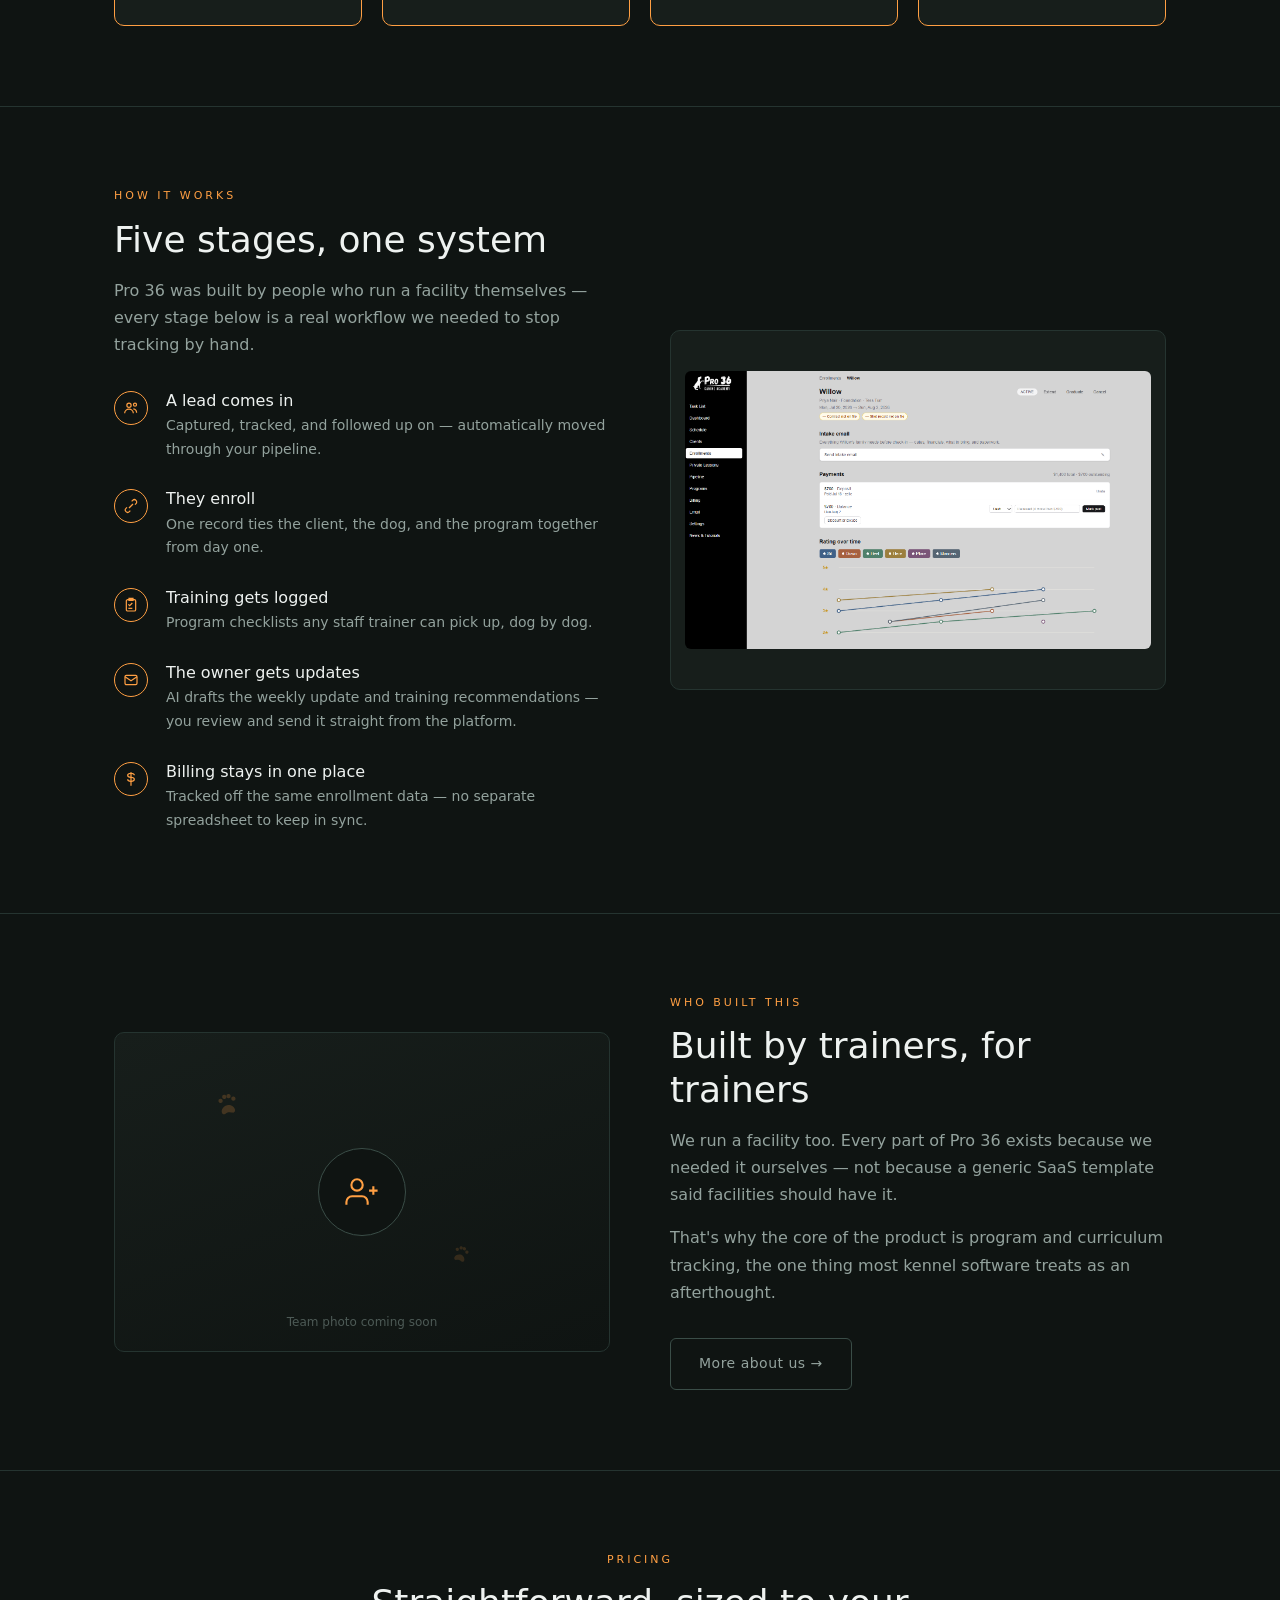
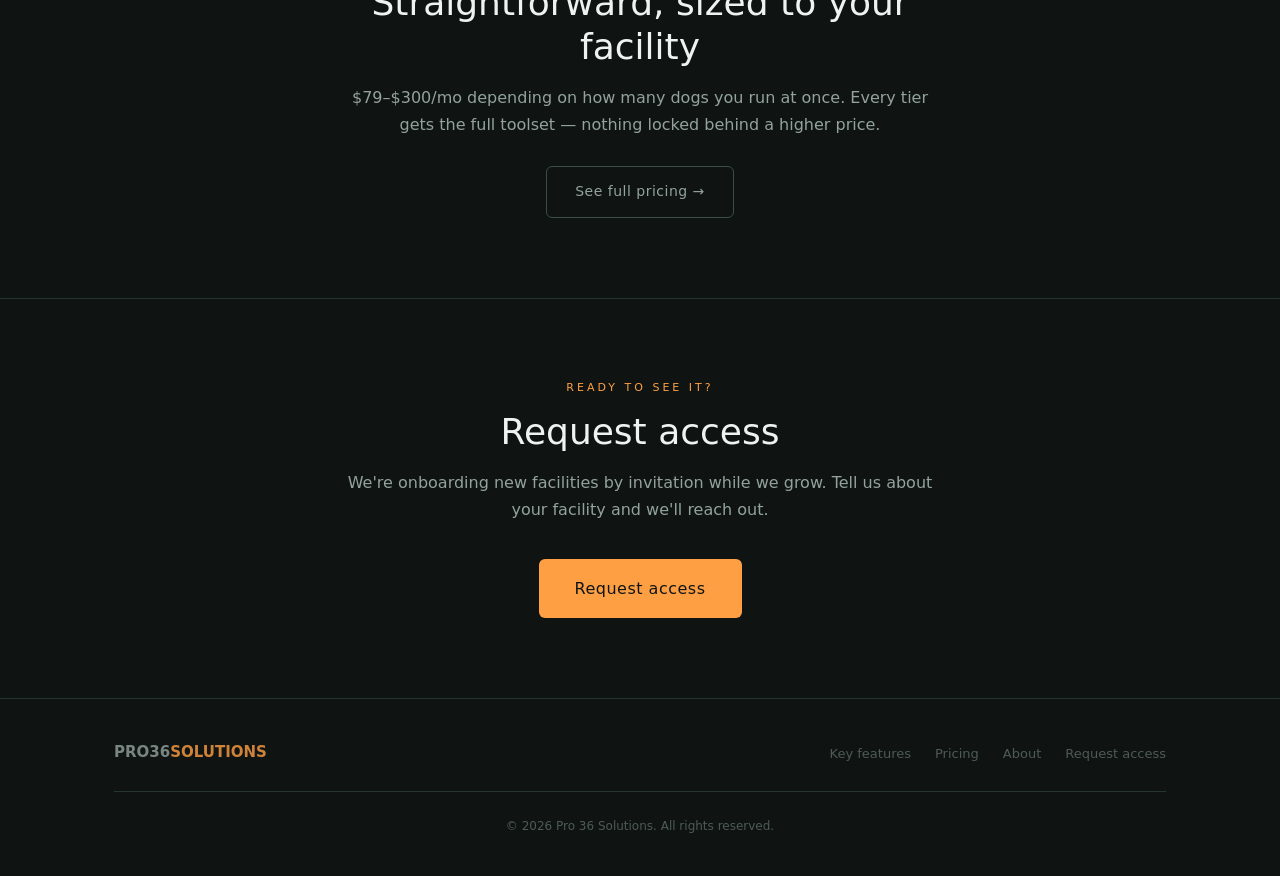
==== commit 3ee3c39d: "Fix screenshots getting cropped in their frames object-fit: cover was cropping the wide app screensh" ====
--- a/index.html
+++ b/index.html
@@ -44,7 +44,7 @@
             </div>
             <p style="margin-top: 20px; font-size: 12px; color: var(--text-dim);">Currently onboarding facilities by invitation</p>
           </div>
-          <div style="border-radius: var(--radius-lg); overflow: hidden; border: 0.5px solid var(--border); min-height: 420px;">
+          <div class="screenshot-frame" style="min-height: 420px;">
             <img src="images/hero-dashboard.png" alt="Pro 36 dashboard showing in-training dogs, open leads, and outstanding balances at a glance" class="img-fit" />
           </div>
         </div>
@@ -171,7 +171,7 @@
               </div>
             </div>
           </div>
-          <div style="border-radius: var(--radius-lg); overflow: hidden; border: 0.5px solid var(--border); min-height: 360px;">
+          <div class="screenshot-frame" style="min-height: 360px;">
             <img src="images/how-it-works.png" alt="An enrollment record showing intake status, payments, and the dog's progress chart all in one place" class="img-fit" />
           </div>
         </div>
--- a/style.css
+++ b/style.css
@@ -285,8 +285,19 @@
 .img-fit {
   width: 100%;
   height: 100%;
-  object-fit: cover;
+  object-fit: contain;
+  border-radius: var(--radius);
+}
+
+.screenshot-frame {
+  background: var(--bg-card);
+  border: 0.5px solid var(--border);
   border-radius: var(--radius-lg);
+  overflow: hidden;
+  padding: 14px;
+  display: flex;
+  align-items: center;
+  justify-content: center;
 }
 
 /* =============================================
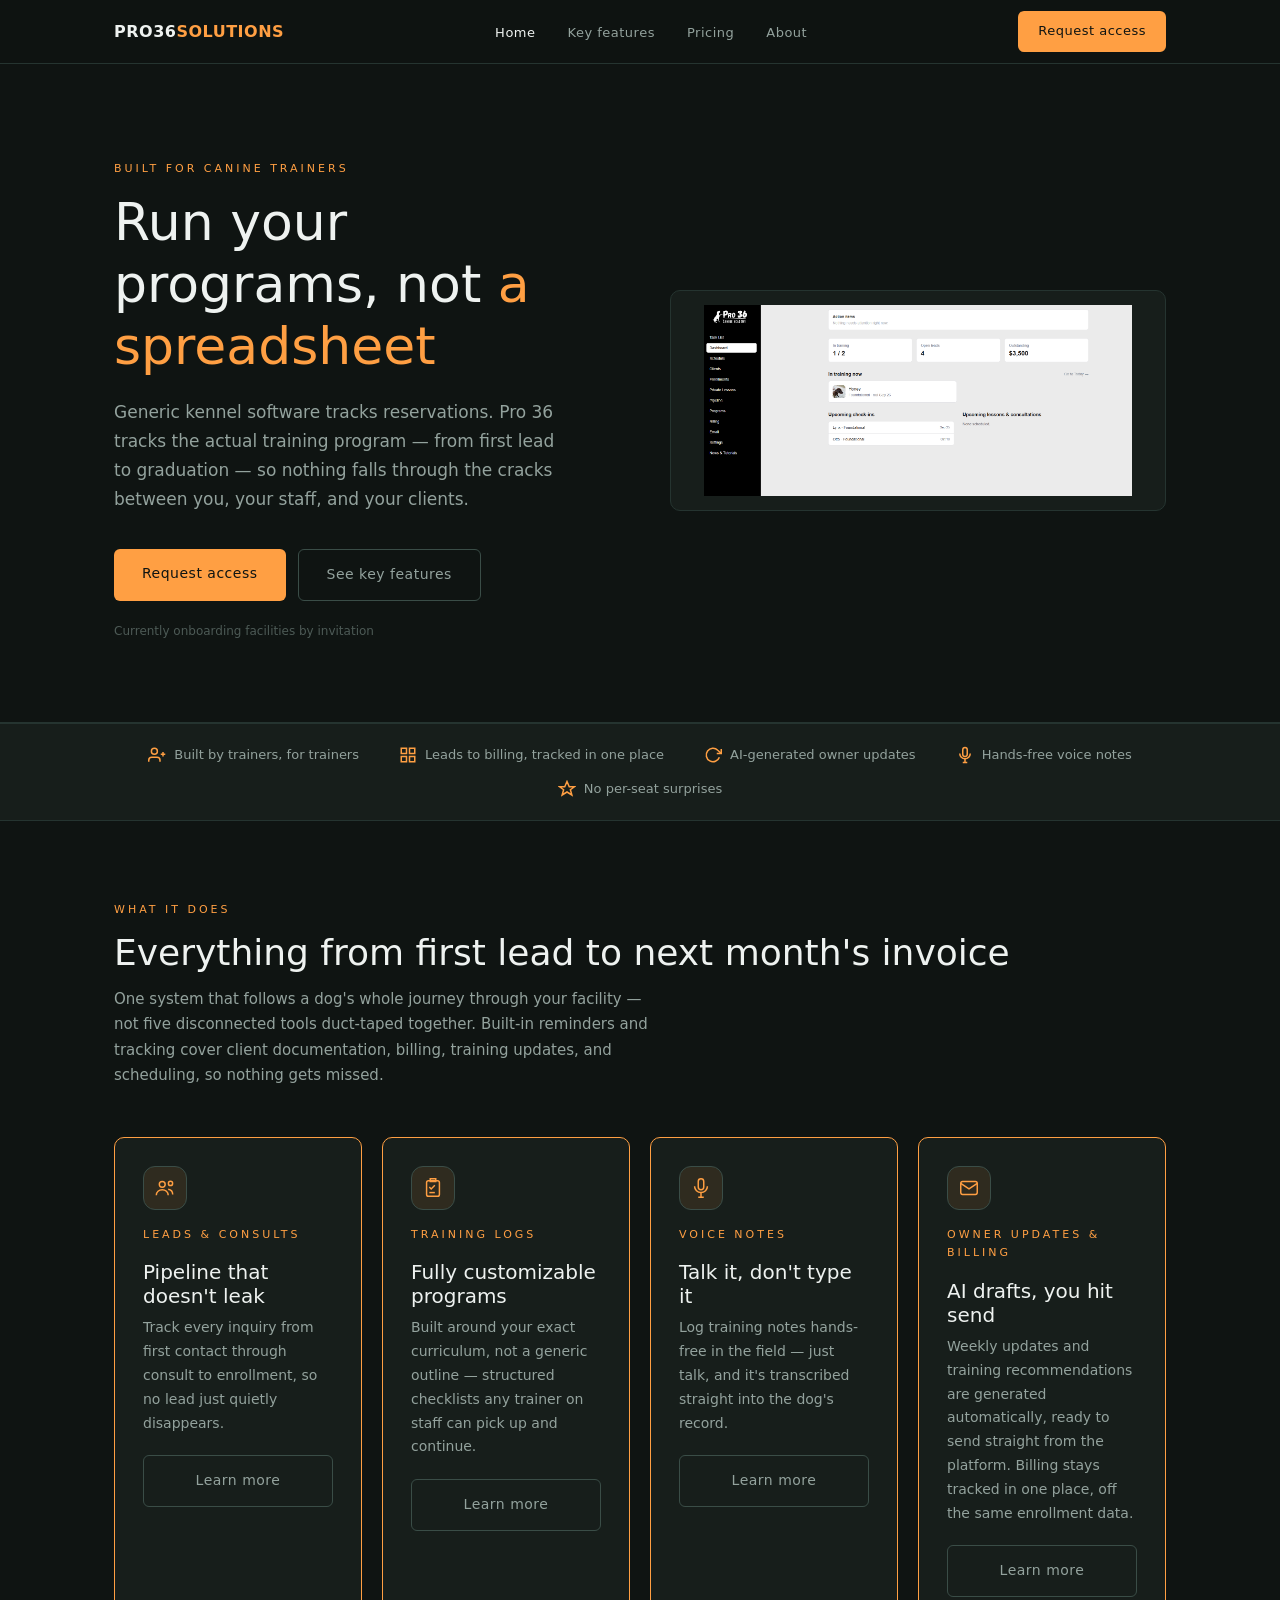
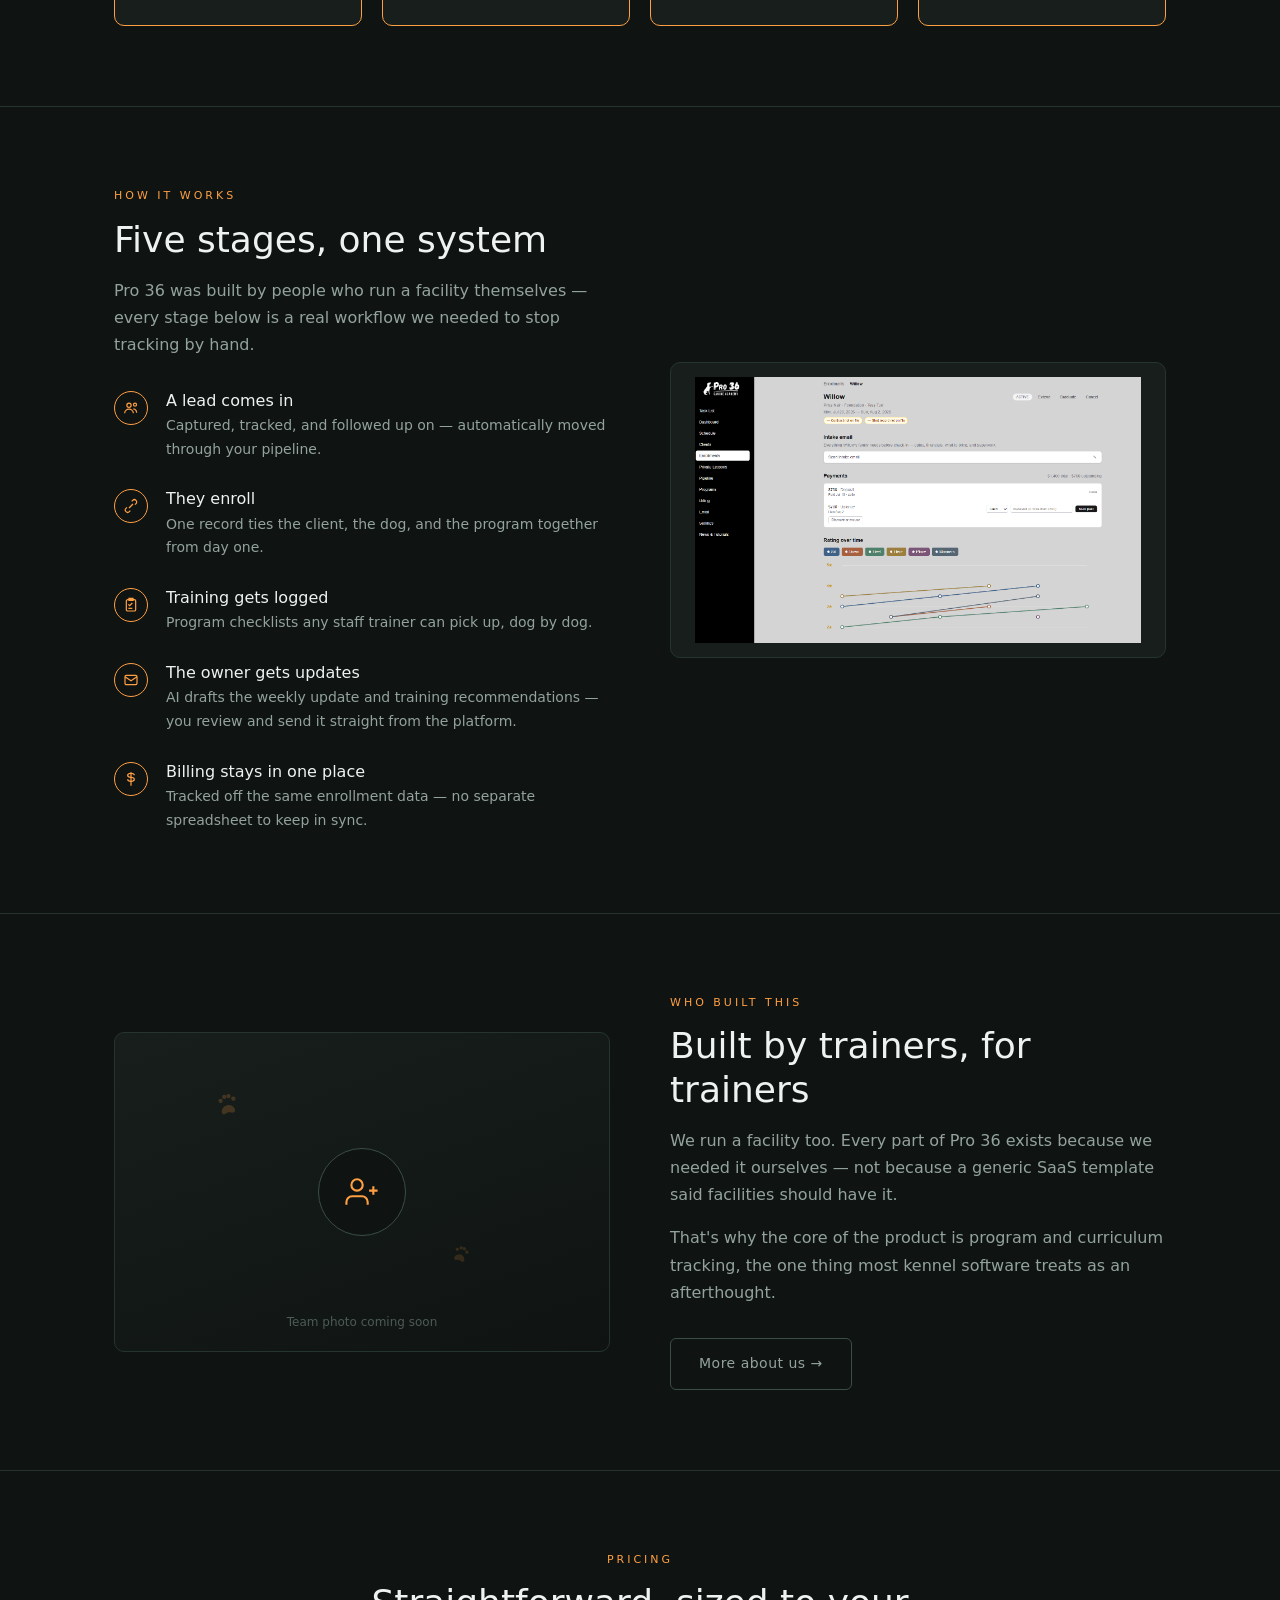
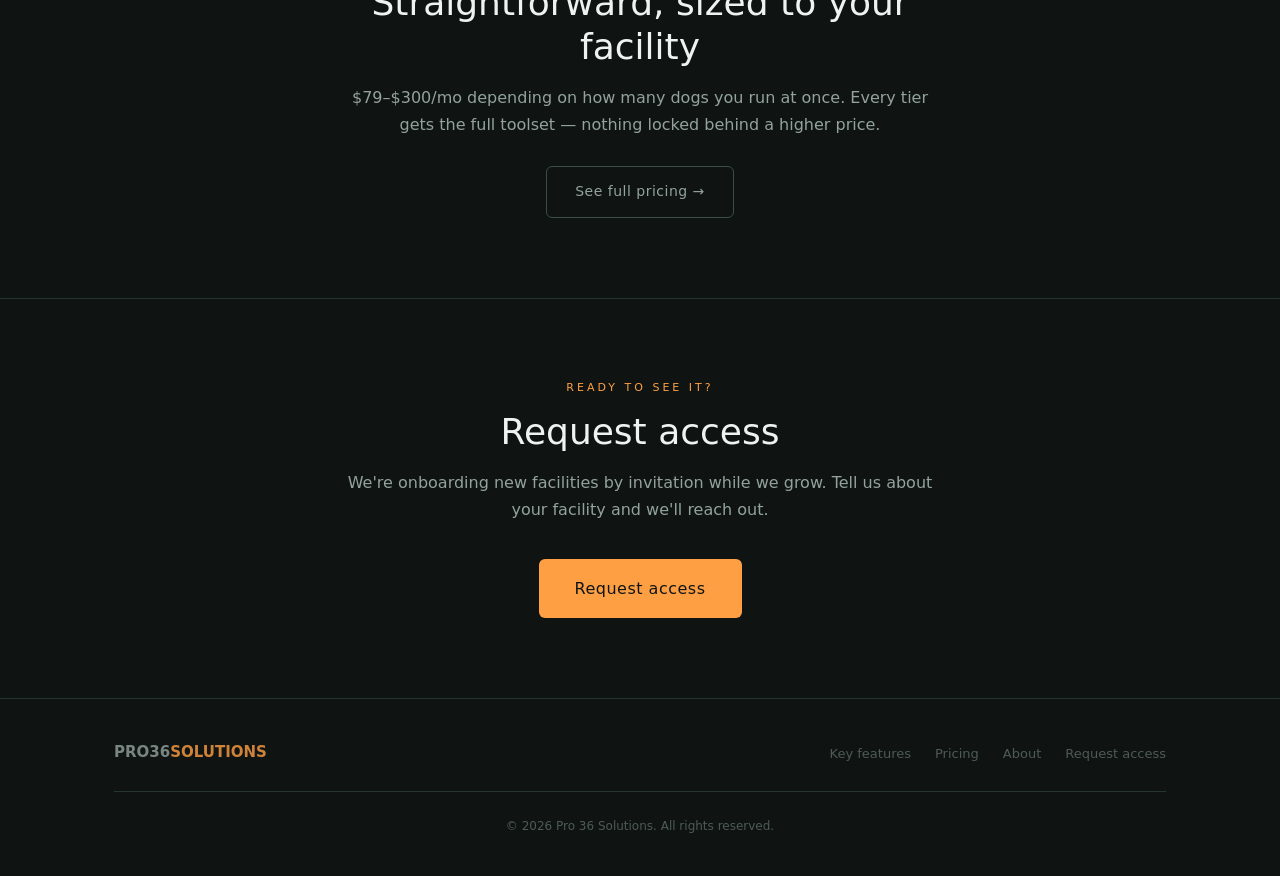
==== commit 54740b75: "Size screenshot frames to match each image's real aspect ratio The fixed min-height boxes were much " ====
--- a/index.html
+++ b/index.html
@@ -44,7 +44,7 @@
             </div>
             <p style="margin-top: 20px; font-size: 12px; color: var(--text-dim);">Currently onboarding facilities by invitation</p>
           </div>
-          <div class="screenshot-frame" style="min-height: 420px;">
+          <div class="screenshot-frame" style="aspect-ratio: 1632 / 727;">
             <img src="images/hero-dashboard.png" alt="Pro 36 dashboard showing in-training dogs, open leads, and outstanding balances at a glance" class="img-fit" />
           </div>
         </div>
@@ -171,7 +171,7 @@
               </div>
             </div>
           </div>
-          <div class="screenshot-frame" style="min-height: 360px;">
+          <div class="screenshot-frame" style="aspect-ratio: 1591 / 947;">
             <img src="images/how-it-works.png" alt="An enrollment record showing intake status, payments, and the dog's progress chart all in one place" class="img-fit" />
           </div>
         </div>
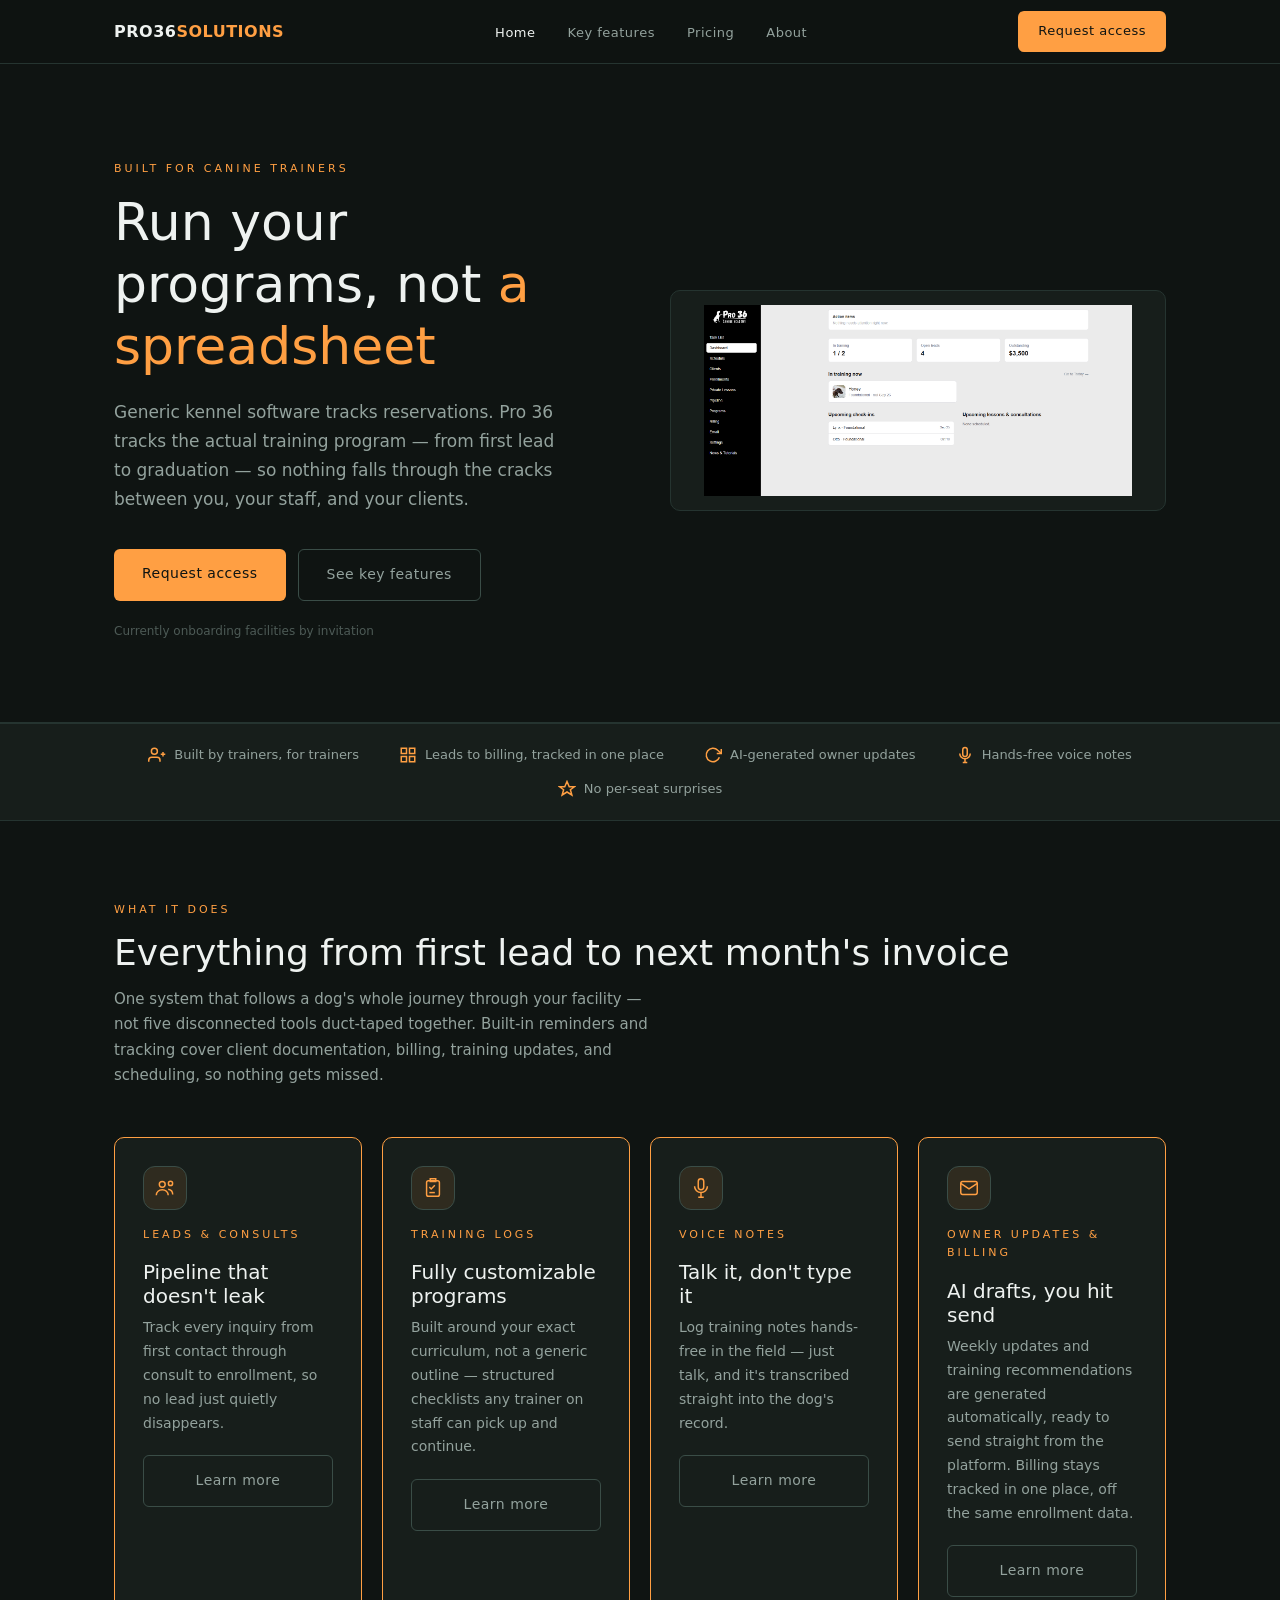
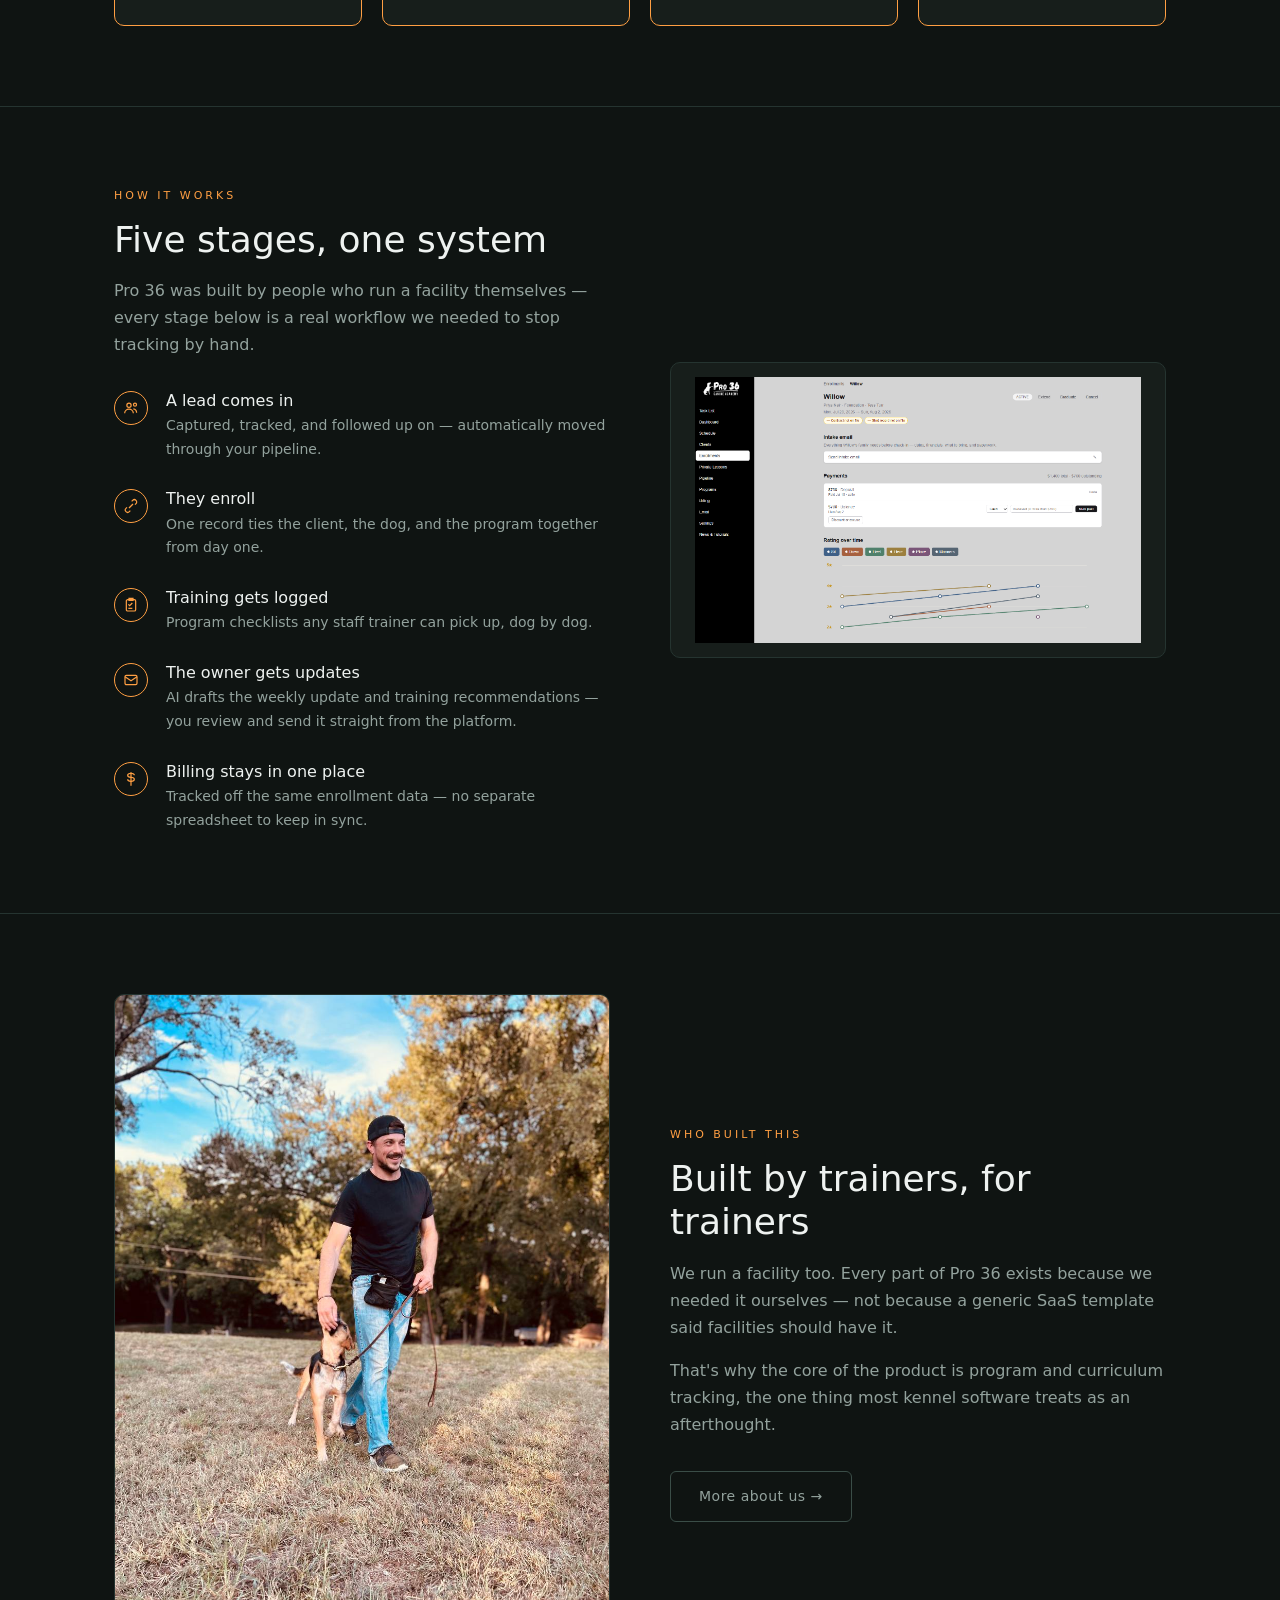
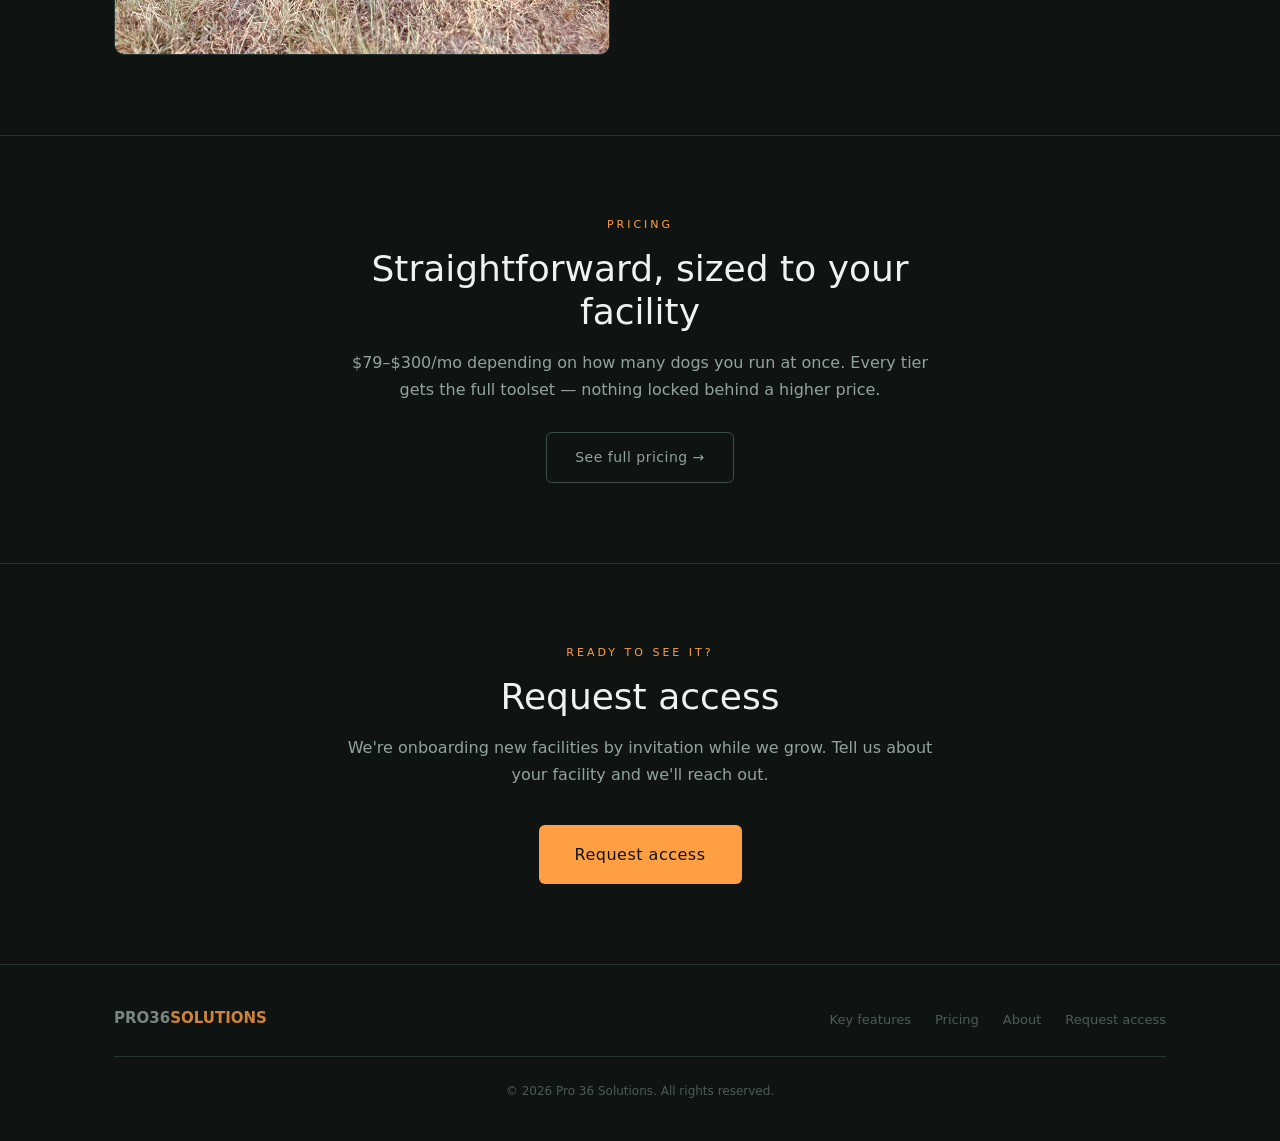
==== commit 9e6fc761: "Add team photo and credibility link to the flagship facility Fills the last two placeholder slots (H" ====
--- a/index.html
+++ b/index.html
@@ -182,15 +182,8 @@
     <section>
       <div class="container">
         <div class="two-col">
-          <div class="graphic-panel" style="min-height: 320px;">
-            <div class="paw-field" aria-hidden="true">
-              <svg style="width:26px; top:18%; left:20%; transform:rotate(-10deg); opacity:0.4" viewBox="0 0 24 24" fill="currentColor"><path d="M12 14c-3 0-6.2 2.4-6.2 5.5 0 1.9 1.5 2.6 2.8 2.1.9-.3 1.7-.9 3.4-.9s2.5.6 3.4.9c1.3.5 2.8-.2 2.8-2.1 0-3.1-3.2-5.5-6.2-5.5z"/><circle cx="6.5" cy="9" r="2"/><circle cx="10.5" cy="6" r="2"/><circle cx="14.5" cy="6" r="2"/><circle cx="18.5" cy="9" r="2"/></svg>
-              <svg style="width:20px; top:66%; left:68%; transform:rotate(16deg); opacity:0.3" viewBox="0 0 24 24" fill="currentColor"><path d="M12 14c-3 0-6.2 2.4-6.2 5.5 0 1.9 1.5 2.6 2.8 2.1.9-.3 1.7-.9 3.4-.9s2.5.6 3.4.9c1.3.5 2.8-.2 2.8-2.1 0-3.1-3.2-5.5-6.2-5.5z"/><circle cx="6.5" cy="9" r="2"/><circle cx="10.5" cy="6" r="2"/><circle cx="14.5" cy="6" r="2"/><circle cx="18.5" cy="9" r="2"/></svg>
-            </div>
-            <div class="graphic-center">
-              <svg width="34" height="34" fill="none" stroke="currentColor" stroke-width="1.5" viewBox="0 0 24 24"><path d="M16 21v-2a4 4 0 00-4-4H5a4 4 0 00-4 4v2"/><circle cx="8.5" cy="7" r="4"/><path d="M20 8v6M23 11h-6"/></svg>
-            </div>
-            <span class="graphic-caption">Team photo coming soon</span>
+          <div style="border-radius: var(--radius-lg); overflow: hidden; border: 0.5px solid var(--border); aspect-ratio: 960 / 1280;">
+            <img src="images/hero.jpg" alt="A Pro 36 trainer walking a dog in training" style="width: 100%; height: 100%; object-fit: cover; display: block;" />
           </div>
           <div>
             <span class="label">Who built this</span>
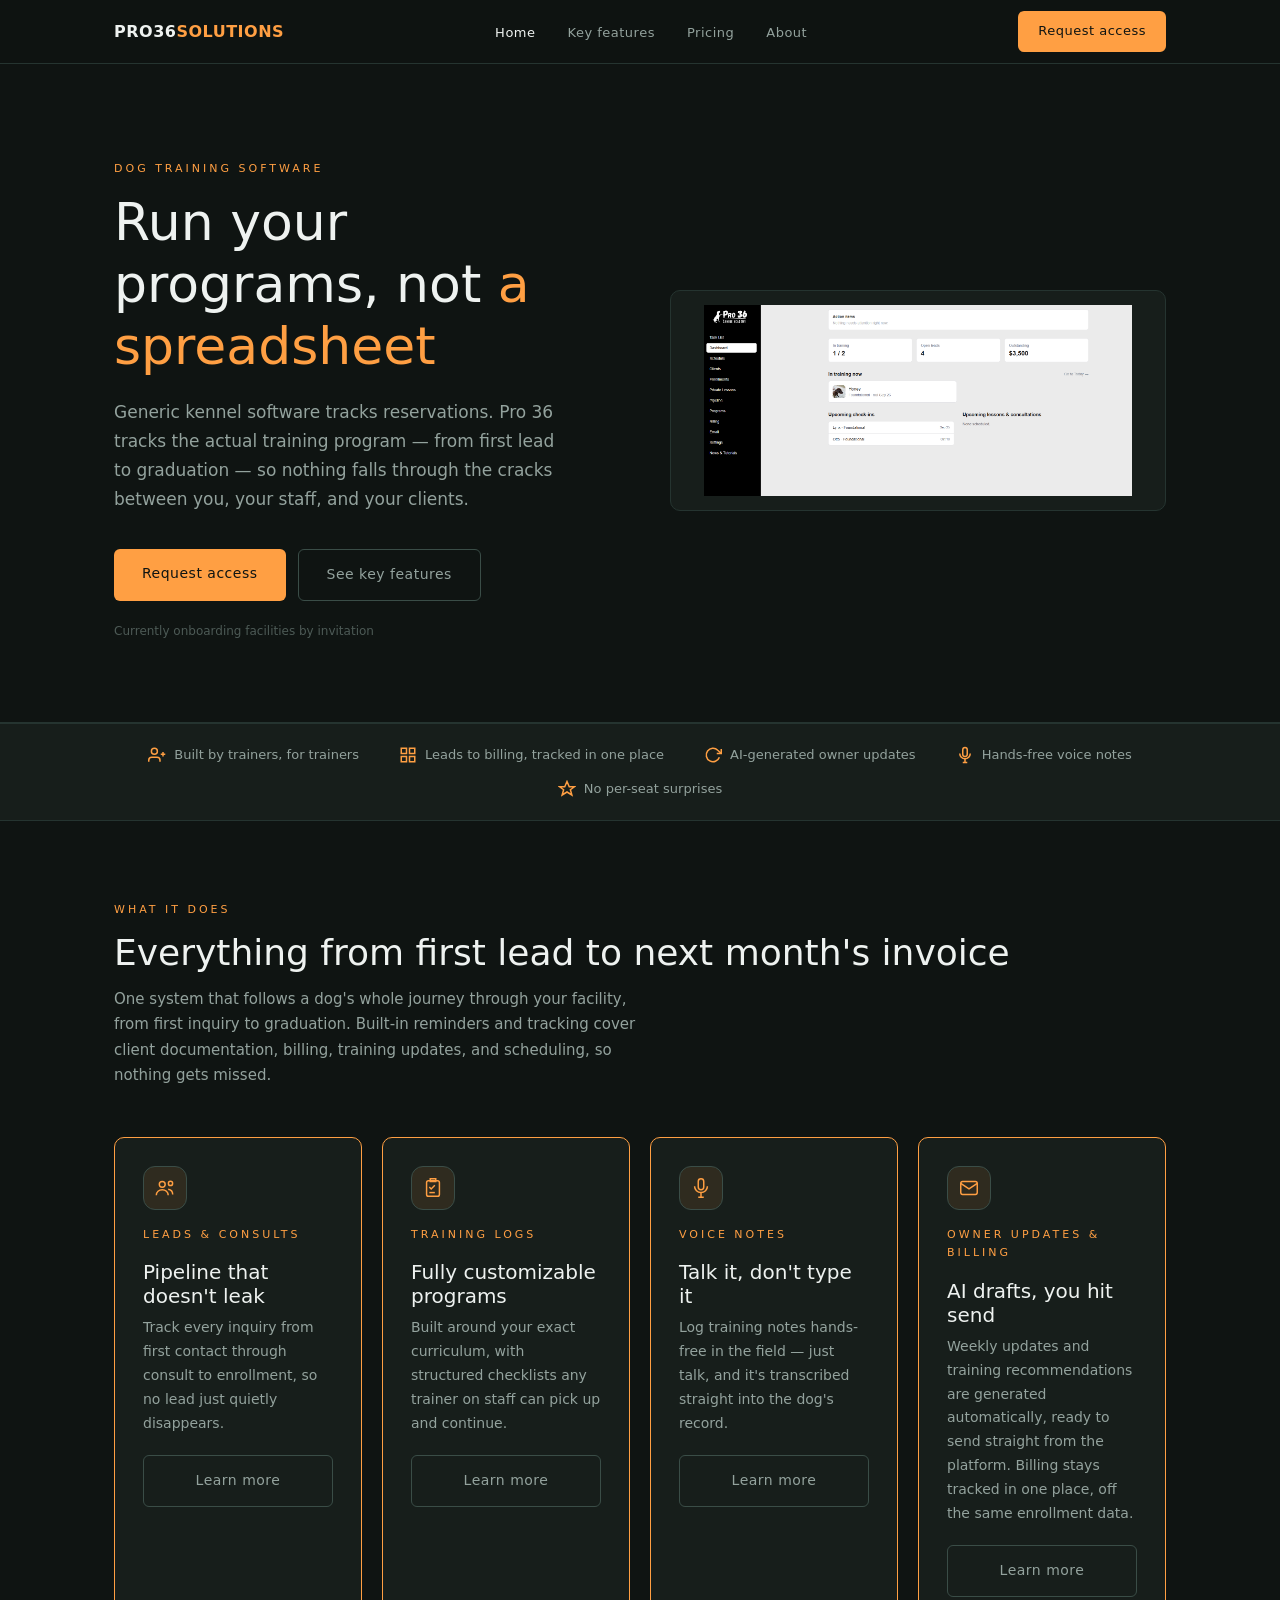
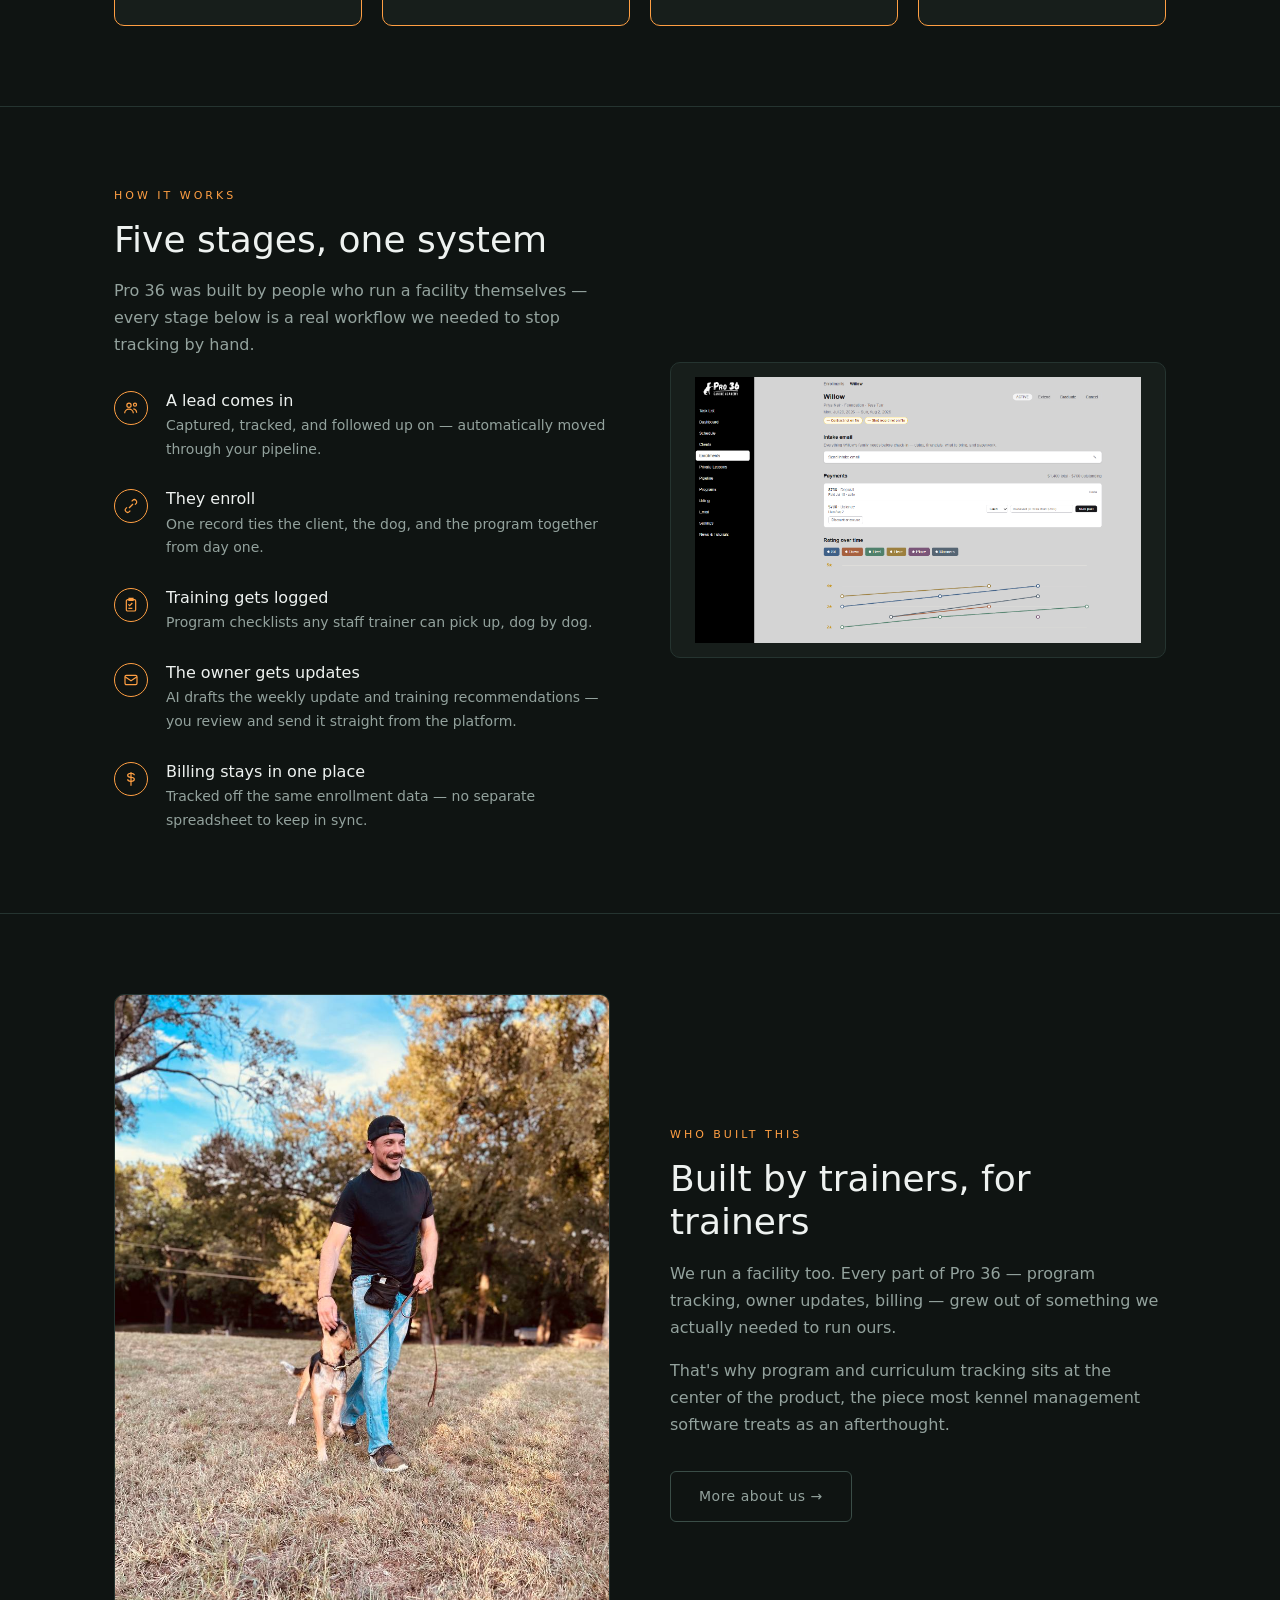
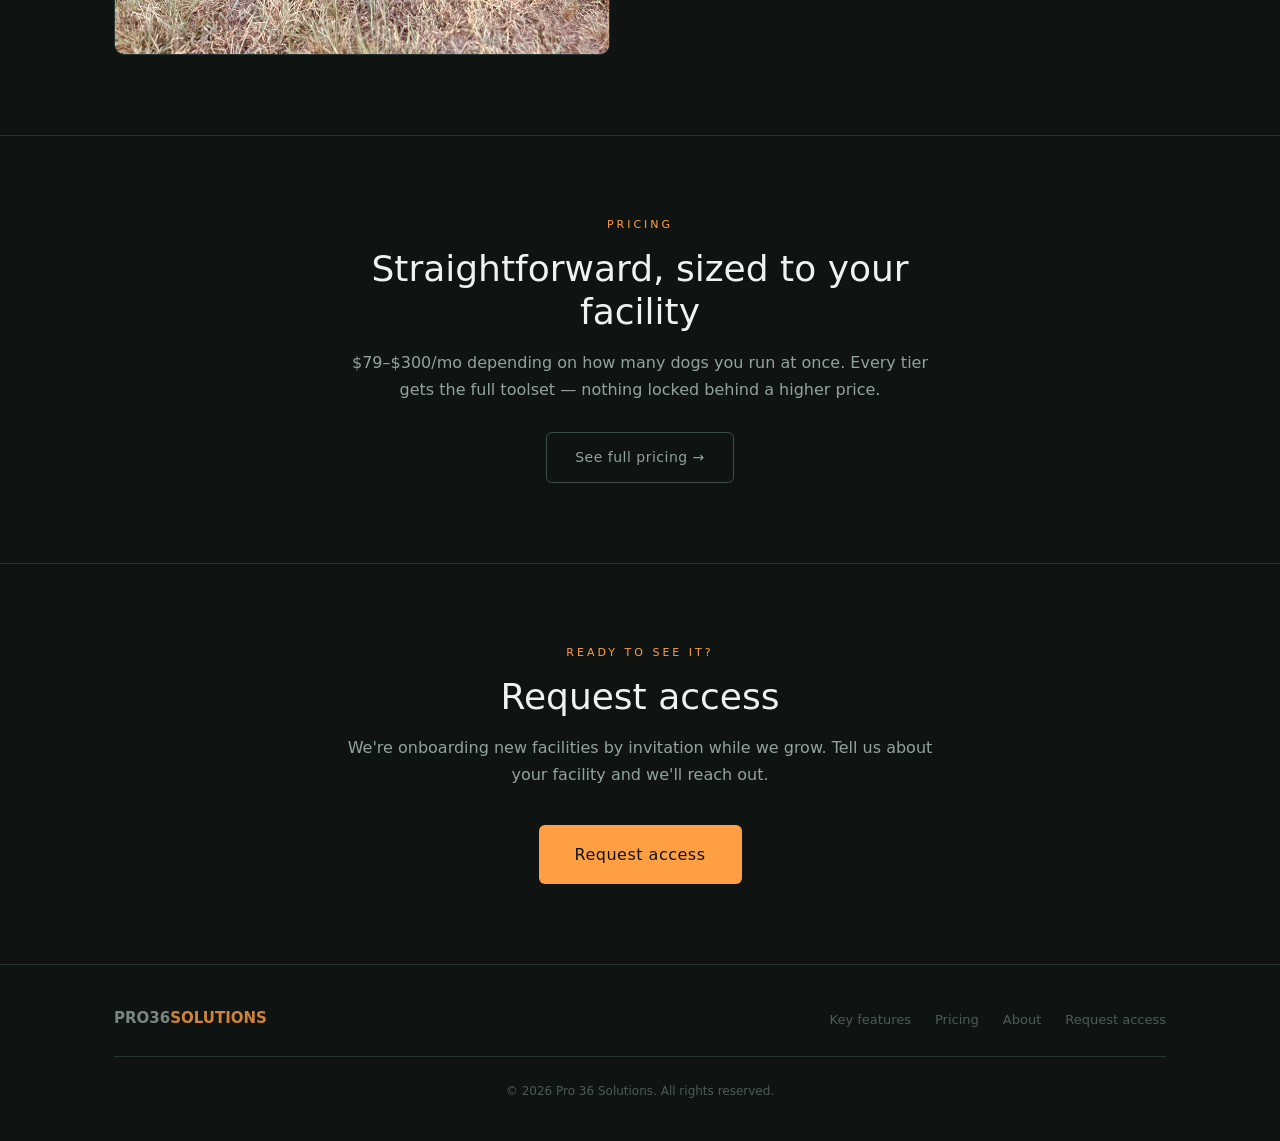
==== commit 7f34235f: "Rewrite AI-sounding copy and add missing SEO fundamentals Removed the repeated "X, not Y" contrastiv" ====
--- a/index.html
+++ b/index.html
@@ -3,14 +3,45 @@
 <head>
   <meta charset="UTF-8" />
   <meta name="viewport" content="width=device-width, initial-scale=1.0" />
-  <title>Pro 36 Solutions — Ops Software for Dog Training Facilities</title>
-  <meta name="description" content="The only platform built around how dog-training facilities actually run programs — leads, enrollments, training logs, owner updates, and billing, all in one place." />
+  <title>Dog Training Software for Board &amp; Train Facilities | Pro 36 Solutions</title>
+  <meta name="description" content="Dog training software built for board-and-train facilities — manage leads, enrollments, training logs, owner updates, and billing in one platform." />
+  <link rel="canonical" href="https://pro36solutions.com/" />
   <link rel="icon" href="favicon.svg" type="image/svg+xml" />
-  <meta property="og:title" content="Pro 36 Solutions — Ops Software for Dog Training Facilities" />
-  <meta property="og:description" content="The only platform built around how dog-training facilities actually run programs — leads, enrollments, training logs, owner updates, and billing, all in one place." />
+  <meta property="og:title" content="Dog Training Software for Board & Train Facilities | Pro 36 Solutions" />
+  <meta property="og:description" content="Dog training software built for board-and-train facilities — manage leads, enrollments, training logs, owner updates, and billing in one platform." />
   <meta property="og:type" content="website" />
   <meta property="og:url" content="https://pro36solutions.com/" />
+  <meta property="og:image" content="https://pro36solutions.com/images/hero-dashboard.png" />
+  <meta property="og:image:width" content="1632" />
+  <meta property="og:image:height" content="727" />
+  <meta name="twitter:card" content="summary_large_image" />
+  <meta name="twitter:title" content="Dog Training Software for Board & Train Facilities | Pro 36 Solutions" />
+  <meta name="twitter:description" content="Dog training software built for board-and-train facilities — manage leads, enrollments, training logs, owner updates, and billing in one platform." />
+  <meta name="twitter:image" content="https://pro36solutions.com/images/hero-dashboard.png" />
   <link rel="stylesheet" href="style.css" />
+  <script type="application/ld+json">
+  {
+    "@context": "https://schema.org",
+    "@type": "SoftwareApplication",
+    "name": "Pro 36 Solutions",
+    "applicationCategory": "BusinessApplication",
+    "operatingSystem": "Web",
+    "url": "https://pro36solutions.com/",
+    "description": "Dog training software for board-and-train facilities — leads, enrollments, training logs, owner updates, and billing in one platform.",
+    "offers": {
+      "@type": "AggregateOffer",
+      "lowPrice": "79",
+      "highPrice": "300",
+      "priceCurrency": "USD",
+      "offerCount": "3"
+    },
+    "publisher": {
+      "@type": "Organization",
+      "name": "Pro 36 Solutions",
+      "url": "https://pro36solutions.com"
+    }
+  }
+  </script>
 </head>
 <body>
 
@@ -35,7 +66,7 @@
       <div class="container">
         <div class="two-col" style="align-items: center;">
           <div>
-            <span class="label">Built for Canine Trainers</span>
+            <span class="label">Dog Training Software</span>
             <h1 style="margin-bottom: 20px;">Run your programs, not <span style="color: var(--accent);">a spreadsheet</span></h1>
             <p style="font-size: 17px; margin-bottom: 36px; max-width: 460px;">Generic kennel software tracks reservations. Pro 36 tracks the actual training program &mdash; from first lead to graduation &mdash; so nothing falls through the cracks between you, your staff, and your clients.</p>
             <div class="btn-group">
@@ -85,7 +116,7 @@
         <div class="section-header">
           <span class="label">What it does</span>
           <h2>Everything from first lead to next month's invoice</h2>
-          <p>One system that follows a dog's whole journey through your facility &mdash; not five disconnected tools duct-taped together. Built-in reminders and tracking cover client documentation, billing, training updates, and scheduling, so nothing gets missed.</p>
+          <p>One system that follows a dog's whole journey through your facility, from first inquiry to graduation. Built-in reminders and tracking cover client documentation, billing, training updates, and scheduling, so nothing gets missed.</p>
         </div>
         <div class="four-col">
 
@@ -101,7 +132,7 @@
             <div class="icon-badge"><svg width="22" height="22" fill="none" stroke="currentColor" stroke-width="1.6" viewBox="0 0 24 24"><rect x="5" y="4" width="14" height="17" rx="2"/><path d="M9 2h6v3H9z"/><path d="M8 11l2 2 4-4"/><path d="M8 17h6"/></svg></div>
             <span class="label" style="margin-bottom: 16px;">Training logs</span>
             <h3 style="margin-bottom: 8px;">Fully customizable programs</h3>
-            <p style="font-size: 14px; margin-bottom: 20px;">Built around your exact curriculum, not a generic outline &mdash; structured checklists any trainer on staff can pick up and continue.</p>
+            <p style="font-size: 14px; margin-bottom: 20px;">Built around your exact curriculum, with structured checklists any trainer on staff can pick up and continue.</p>
             <a href="key-features.html" class="btn btn-ghost" style="display: block; text-align: center;">Learn more</a>
           </div>
 
@@ -188,8 +219,8 @@
           <div>
             <span class="label">Who built this</span>
             <h2 style="margin-bottom: 16px;">Built by trainers, for trainers</h2>
-            <p style="margin-bottom: 16px;">We run a facility too. Every part of Pro 36 exists because we needed it ourselves &mdash; not because a generic SaaS template said facilities should have it.</p>
-            <p style="margin-bottom: 32px;">That's why the core of the product is program and curriculum tracking, the one thing most kennel software treats as an afterthought.</p>
+            <p style="margin-bottom: 16px;">We run a facility too. Every part of Pro 36 &mdash; program tracking, owner updates, billing &mdash; grew out of something we actually needed to run ours.</p>
+            <p style="margin-bottom: 32px;">That's why program and curriculum tracking sits at the center of the product, the piece most kennel management software treats as an afterthought.</p>
             <a href="about.html" class="btn btn-ghost">More about us &rarr;</a>
           </div>
         </div>
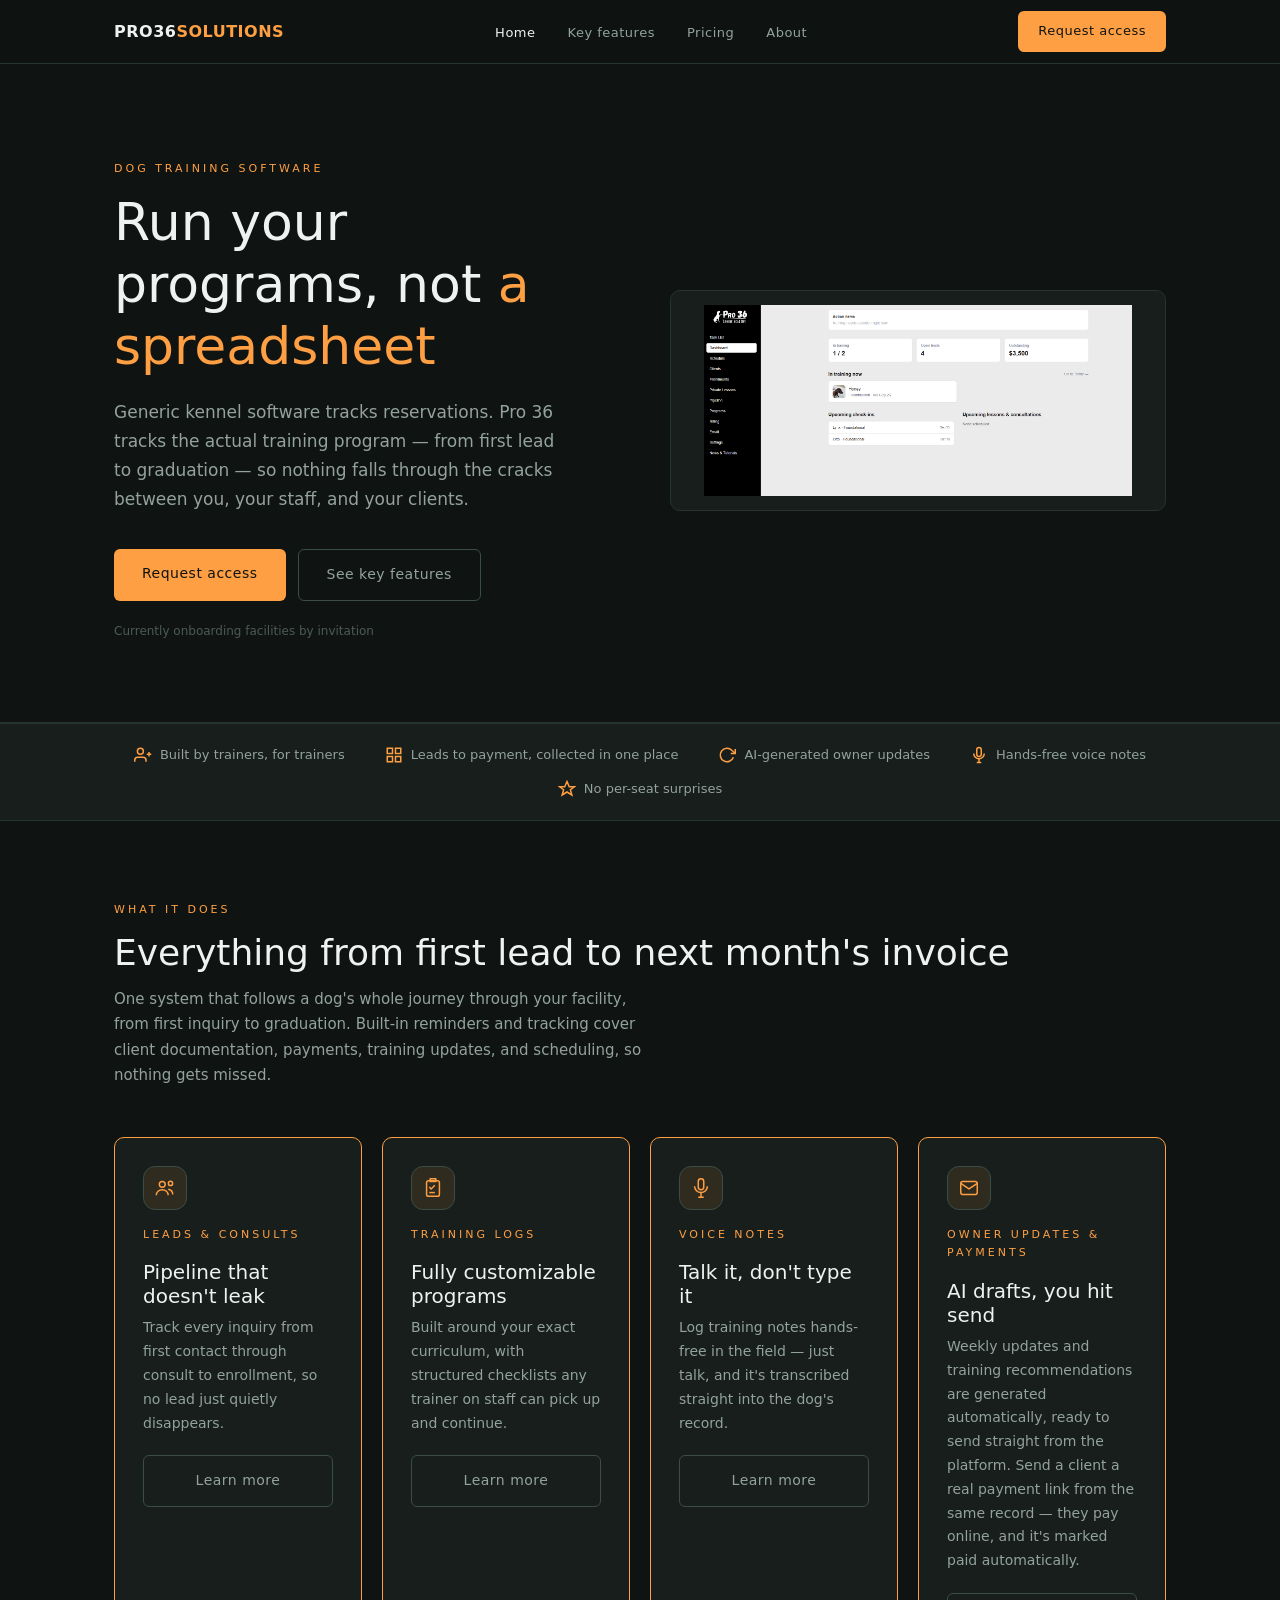
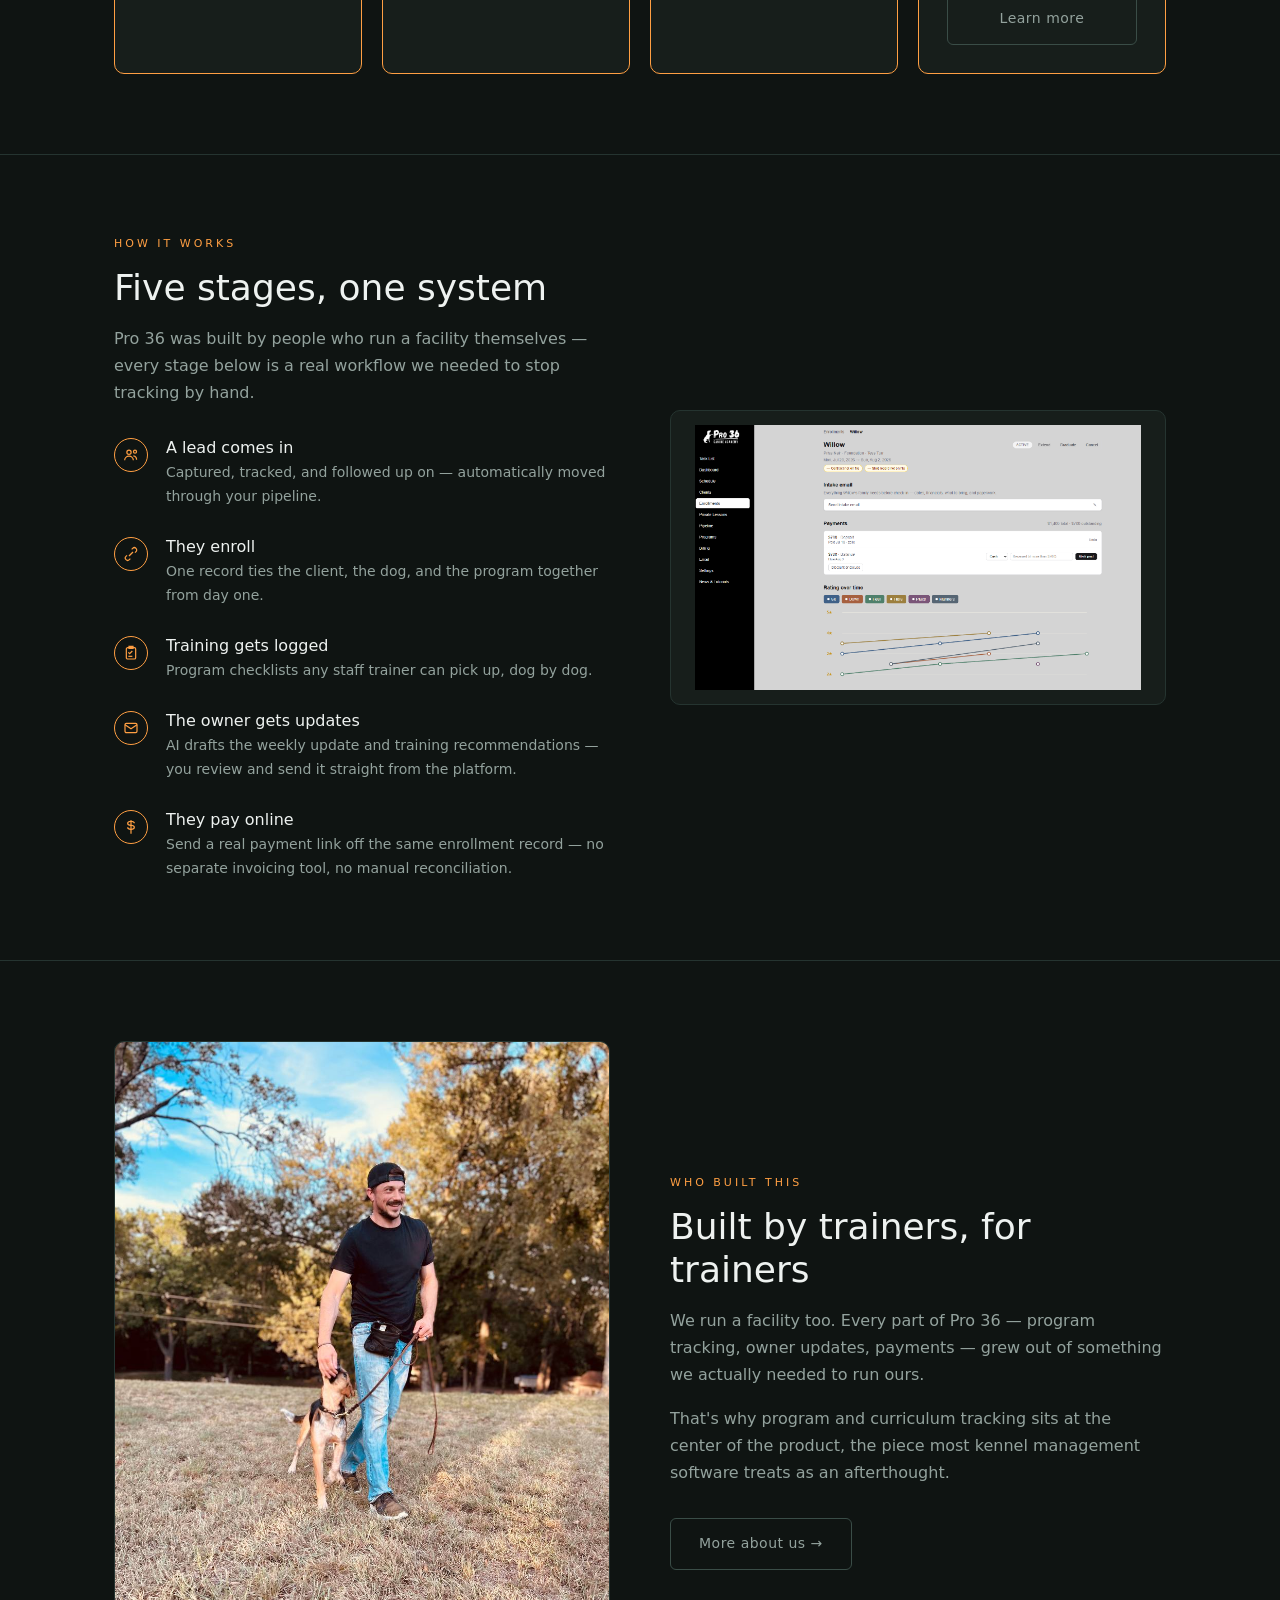
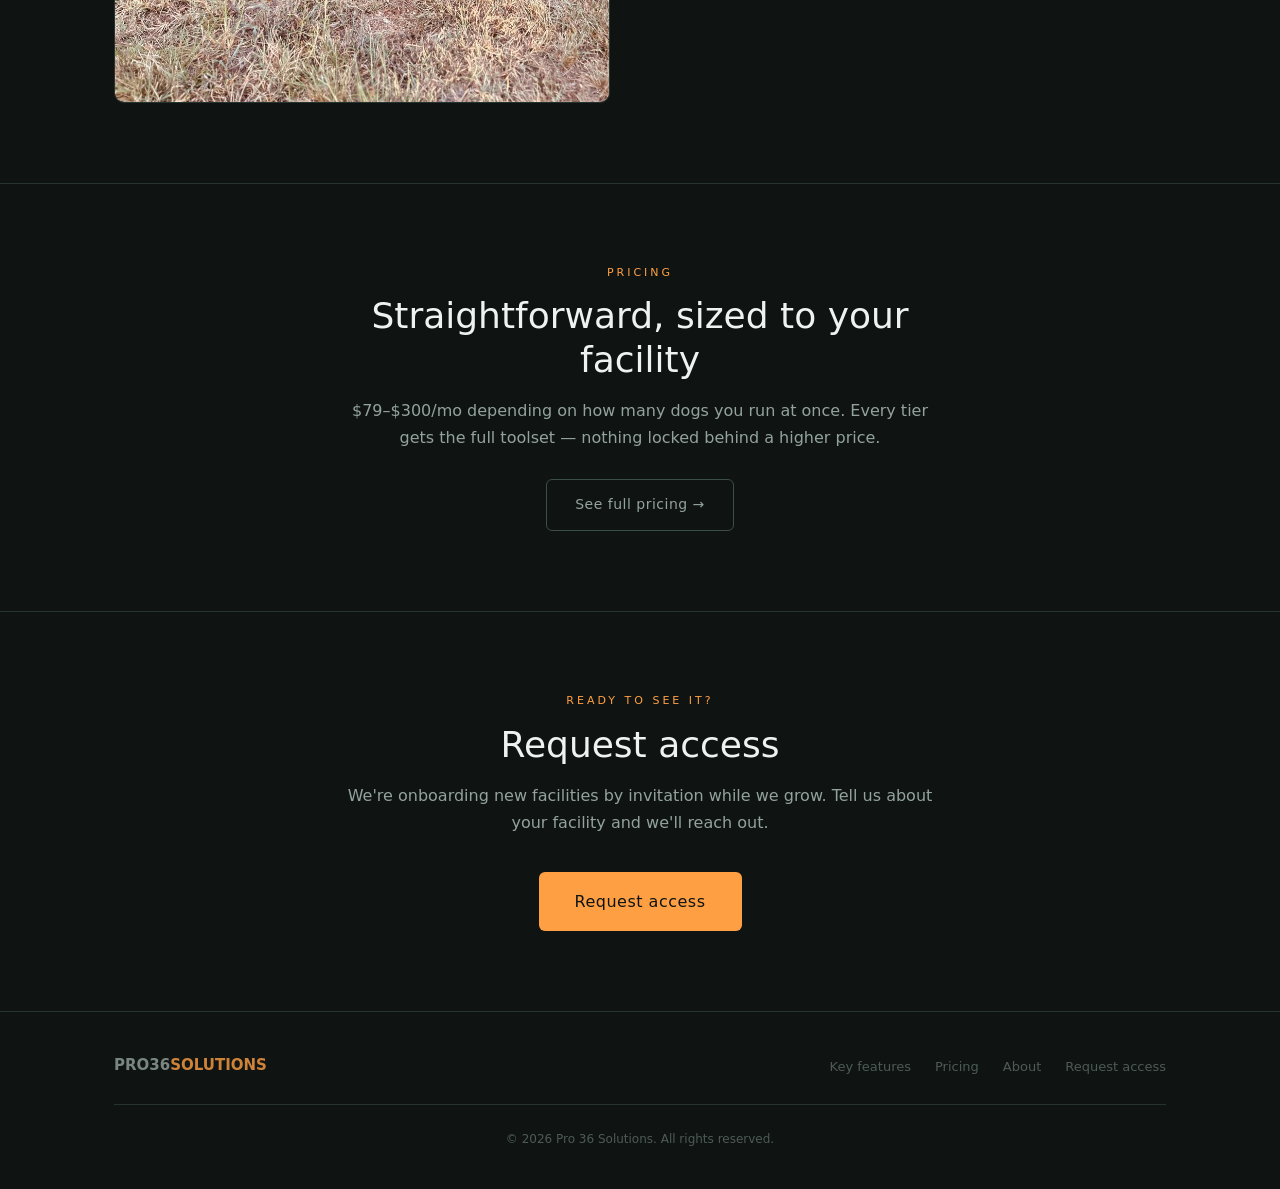
==== commit 3cae1889: "Update marketing copy for in-app payment collection Billing was only ever described as "tracked" -- " ====
--- a/index.html
+++ b/index.html
@@ -4,11 +4,11 @@
   <meta charset="UTF-8" />
   <meta name="viewport" content="width=device-width, initial-scale=1.0" />
   <title>Dog Training Software for Board &amp; Train Facilities | Pro 36 Solutions</title>
-  <meta name="description" content="Dog training software built for board-and-train facilities — manage leads, enrollments, training logs, owner updates, and billing in one platform." />
+  <meta name="description" content="Dog training software built for board-and-train facilities — manage leads, enrollments, training logs, owner updates, and payments in one platform." />
   <link rel="canonical" href="https://pro36solutions.com/" />
   <link rel="icon" href="favicon.svg" type="image/svg+xml" />
   <meta property="og:title" content="Dog Training Software for Board & Train Facilities | Pro 36 Solutions" />
-  <meta property="og:description" content="Dog training software built for board-and-train facilities — manage leads, enrollments, training logs, owner updates, and billing in one platform." />
+  <meta property="og:description" content="Dog training software built for board-and-train facilities — manage leads, enrollments, training logs, owner updates, and payments in one platform." />
   <meta property="og:type" content="website" />
   <meta property="og:url" content="https://pro36solutions.com/" />
   <meta property="og:image" content="https://pro36solutions.com/images/hero-dashboard.png" />
@@ -16,7 +16,7 @@
   <meta property="og:image:height" content="727" />
   <meta name="twitter:card" content="summary_large_image" />
   <meta name="twitter:title" content="Dog Training Software for Board & Train Facilities | Pro 36 Solutions" />
-  <meta name="twitter:description" content="Dog training software built for board-and-train facilities — manage leads, enrollments, training logs, owner updates, and billing in one platform." />
+  <meta name="twitter:description" content="Dog training software built for board-and-train facilities — manage leads, enrollments, training logs, owner updates, and payments in one platform." />
   <meta name="twitter:image" content="https://pro36solutions.com/images/hero-dashboard.png" />
   <link rel="stylesheet" href="style.css" />
   <script type="application/ld+json">
@@ -27,7 +27,7 @@
     "applicationCategory": "BusinessApplication",
     "operatingSystem": "Web",
     "url": "https://pro36solutions.com/",
-    "description": "Dog training software for board-and-train facilities — leads, enrollments, training logs, owner updates, and billing in one platform.",
+    "description": "Dog training software for board-and-train facilities — leads, enrollments, training logs, owner updates, and payments in one platform.",
     "offers": {
       "@type": "AggregateOffer",
       "lowPrice": "79",
@@ -92,7 +92,7 @@
           </div>
           <div class="trust-item">
             <svg width="18" height="18" fill="none" stroke="currentColor" stroke-width="2" viewBox="0 0 24 24"><rect x="3" y="3" width="7" height="7"/><rect x="14" y="3" width="7" height="7"/><rect x="14" y="14" width="7" height="7"/><rect x="3" y="14" width="7" height="7"/></svg>
-            Leads to billing, tracked in one place
+            Leads to payment, collected in one place
           </div>
           <div class="trust-item">
             <svg width="18" height="18" fill="none" stroke="currentColor" stroke-width="2" viewBox="0 0 24 24"><polyline points="23 4 23 10 17 10"/><path d="M20.49 15a9 9 0 11-2.12-9.36L23 10"/></svg>
@@ -116,7 +116,7 @@
         <div class="section-header">
           <span class="label">What it does</span>
           <h2>Everything from first lead to next month's invoice</h2>
-          <p>One system that follows a dog's whole journey through your facility, from first inquiry to graduation. Built-in reminders and tracking cover client documentation, billing, training updates, and scheduling, so nothing gets missed.</p>
+          <p>One system that follows a dog's whole journey through your facility, from first inquiry to graduation. Built-in reminders and tracking cover client documentation, payments, training updates, and scheduling, so nothing gets missed.</p>
         </div>
         <div class="four-col">
 
@@ -146,9 +146,9 @@
 
           <div class="card featured">
             <div class="icon-badge"><svg width="22" height="22" fill="none" stroke="currentColor" stroke-width="1.6" viewBox="0 0 24 24"><rect x="3" y="5" width="18" height="14" rx="2"/><path d="M3 7l9 6 9-6"/></svg></div>
-            <span class="label" style="margin-bottom: 16px;">Owner updates &amp; billing</span>
+            <span class="label" style="margin-bottom: 16px;">Owner updates &amp; payments</span>
             <h3 style="margin-bottom: 8px;">AI drafts, you hit send</h3>
-            <p style="font-size: 14px; margin-bottom: 20px;">Weekly updates and training recommendations are generated automatically, ready to send straight from the platform. Billing stays tracked in one place, off the same enrollment data.</p>
+            <p style="font-size: 14px; margin-bottom: 20px;">Weekly updates and training recommendations are generated automatically, ready to send straight from the platform. Send a client a real payment link from the same record &mdash; they pay online, and it's marked paid automatically.</p>
             <a href="key-features.html" class="btn btn-ghost" style="display: block; text-align: center;">Learn more</a>
           </div>
 
@@ -196,8 +196,8 @@
               <div class="step">
                 <div class="step-num"><svg width="16" height="16" fill="none" stroke="currentColor" stroke-width="1.8" viewBox="0 0 24 24"><path d="M12 2v20"/><path d="M17 6.5c0-1.9-2.2-3-5-3s-5 1.2-5 3 2.2 3 5 3 5 1.1 5 3-2.2 3-5 3-5-1.1-5-3"/></svg></div>
                 <div class="step-body">
-                  <h4>Billing stays in one place</h4>
-                  <p>Tracked off the same enrollment data &mdash; no separate spreadsheet to keep in sync.</p>
+                  <h4>They pay online</h4>
+                  <p>Send a real payment link off the same enrollment record &mdash; no separate invoicing tool, no manual reconciliation.</p>
                 </div>
               </div>
             </div>
@@ -219,7 +219,7 @@
           <div>
             <span class="label">Who built this</span>
             <h2 style="margin-bottom: 16px;">Built by trainers, for trainers</h2>
-            <p style="margin-bottom: 16px;">We run a facility too. Every part of Pro 36 &mdash; program tracking, owner updates, billing &mdash; grew out of something we actually needed to run ours.</p>
+            <p style="margin-bottom: 16px;">We run a facility too. Every part of Pro 36 &mdash; program tracking, owner updates, payments &mdash; grew out of something we actually needed to run ours.</p>
             <p style="margin-bottom: 32px;">That's why program and curriculum tracking sits at the center of the product, the piece most kennel management software treats as an afterthought.</p>
             <a href="about.html" class="btn btn-ghost">More about us &rarr;</a>
           </div>
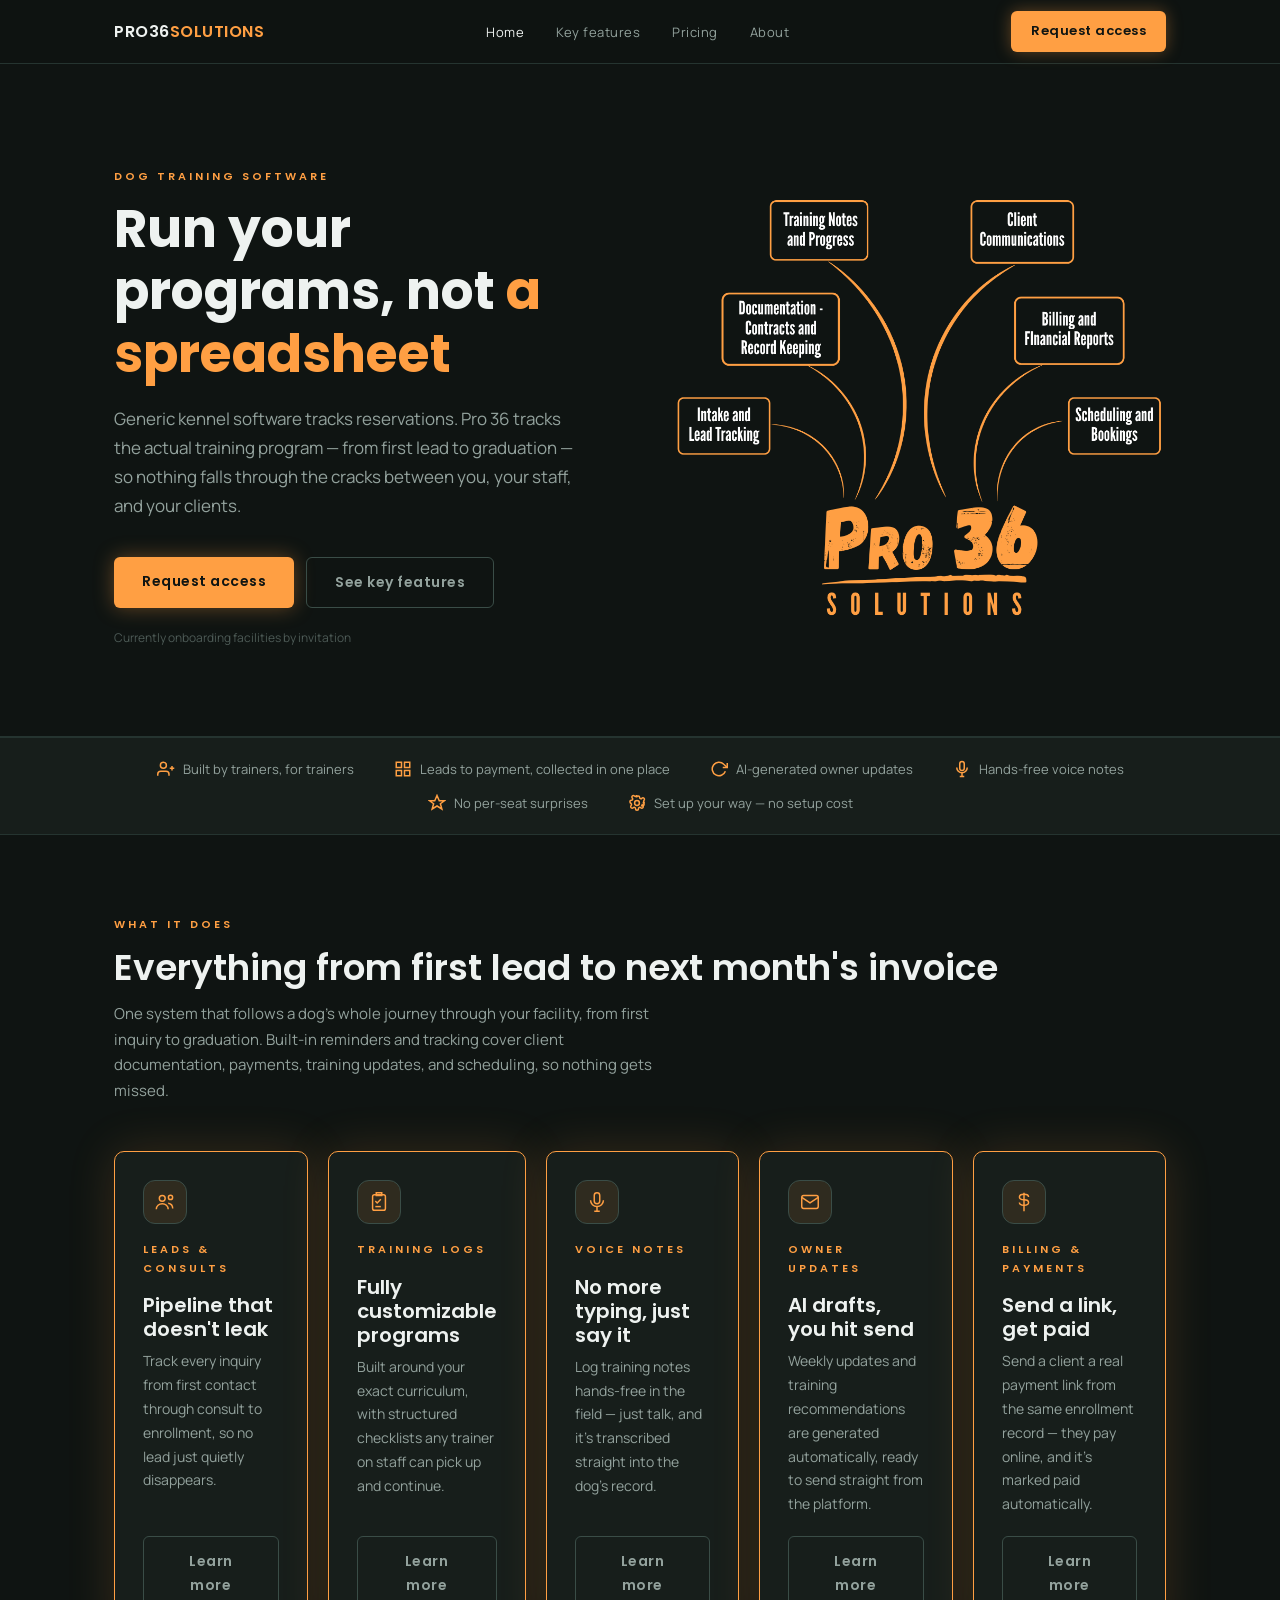
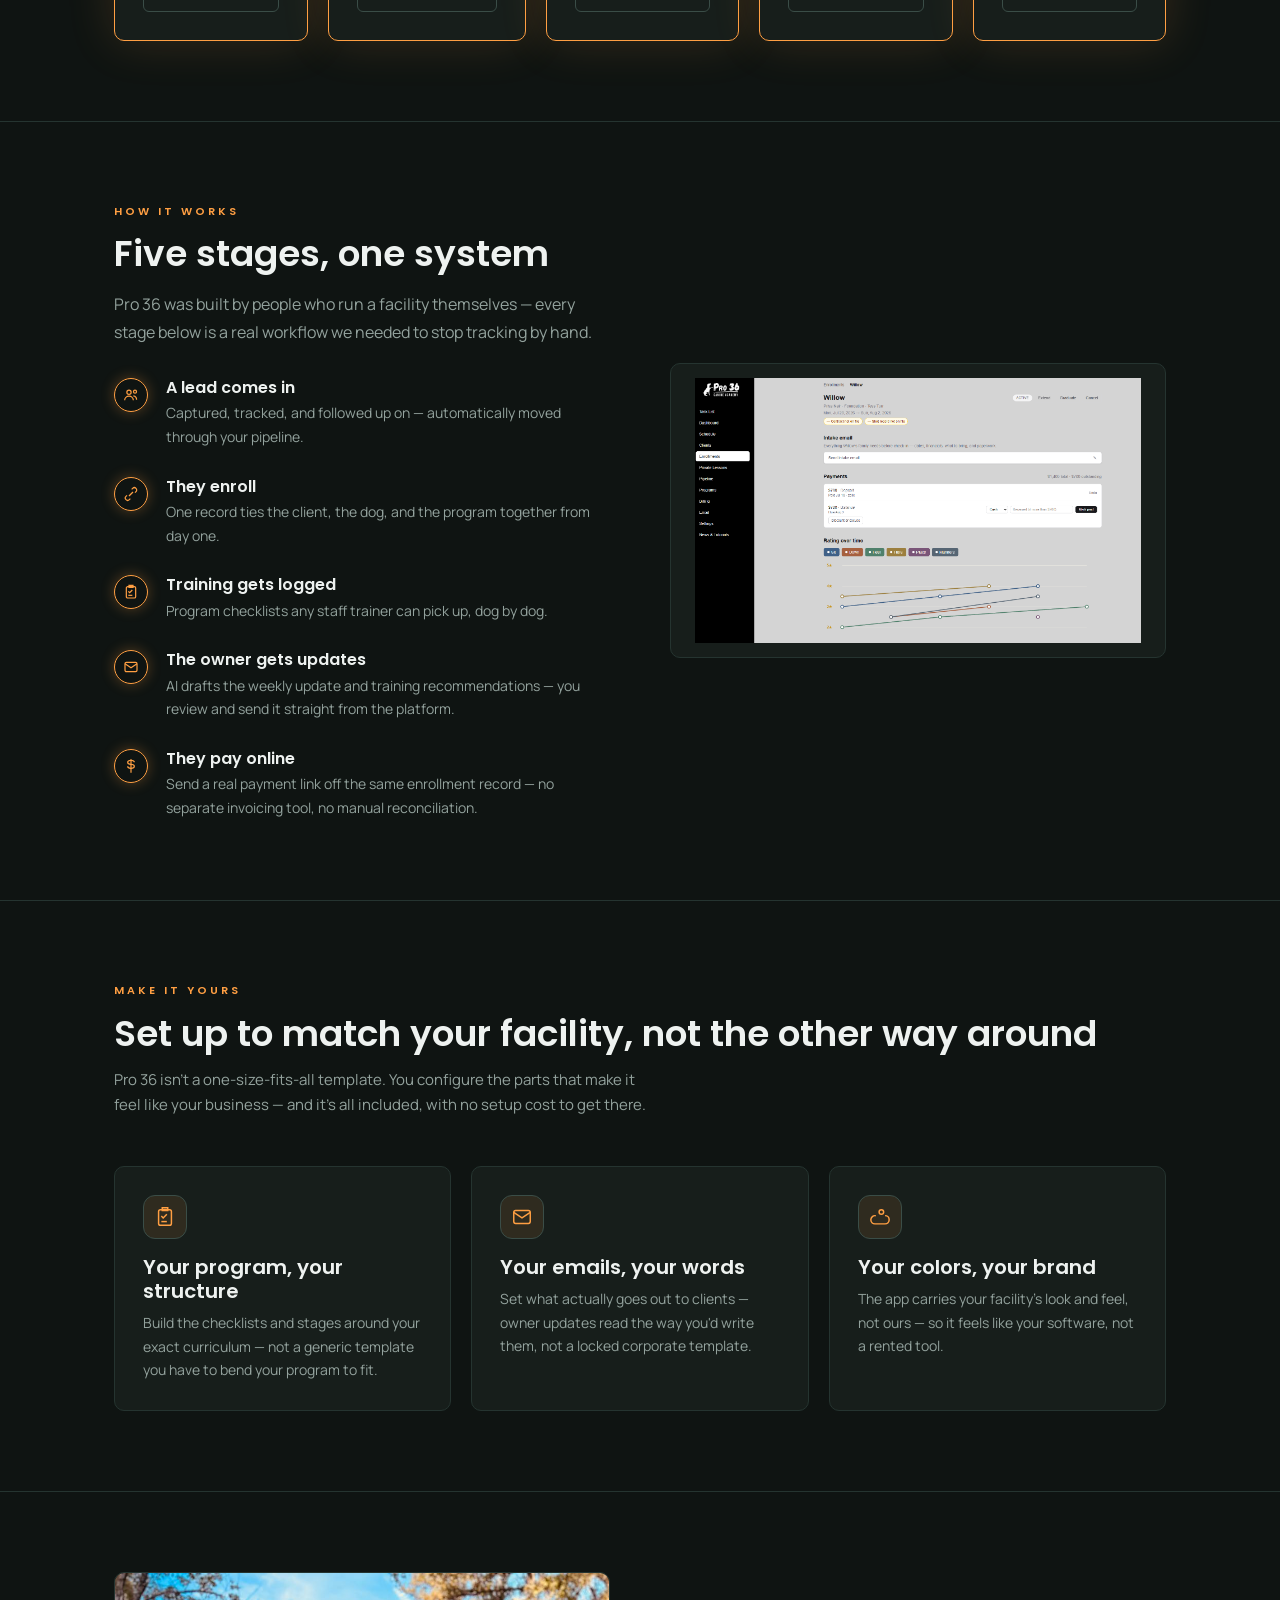
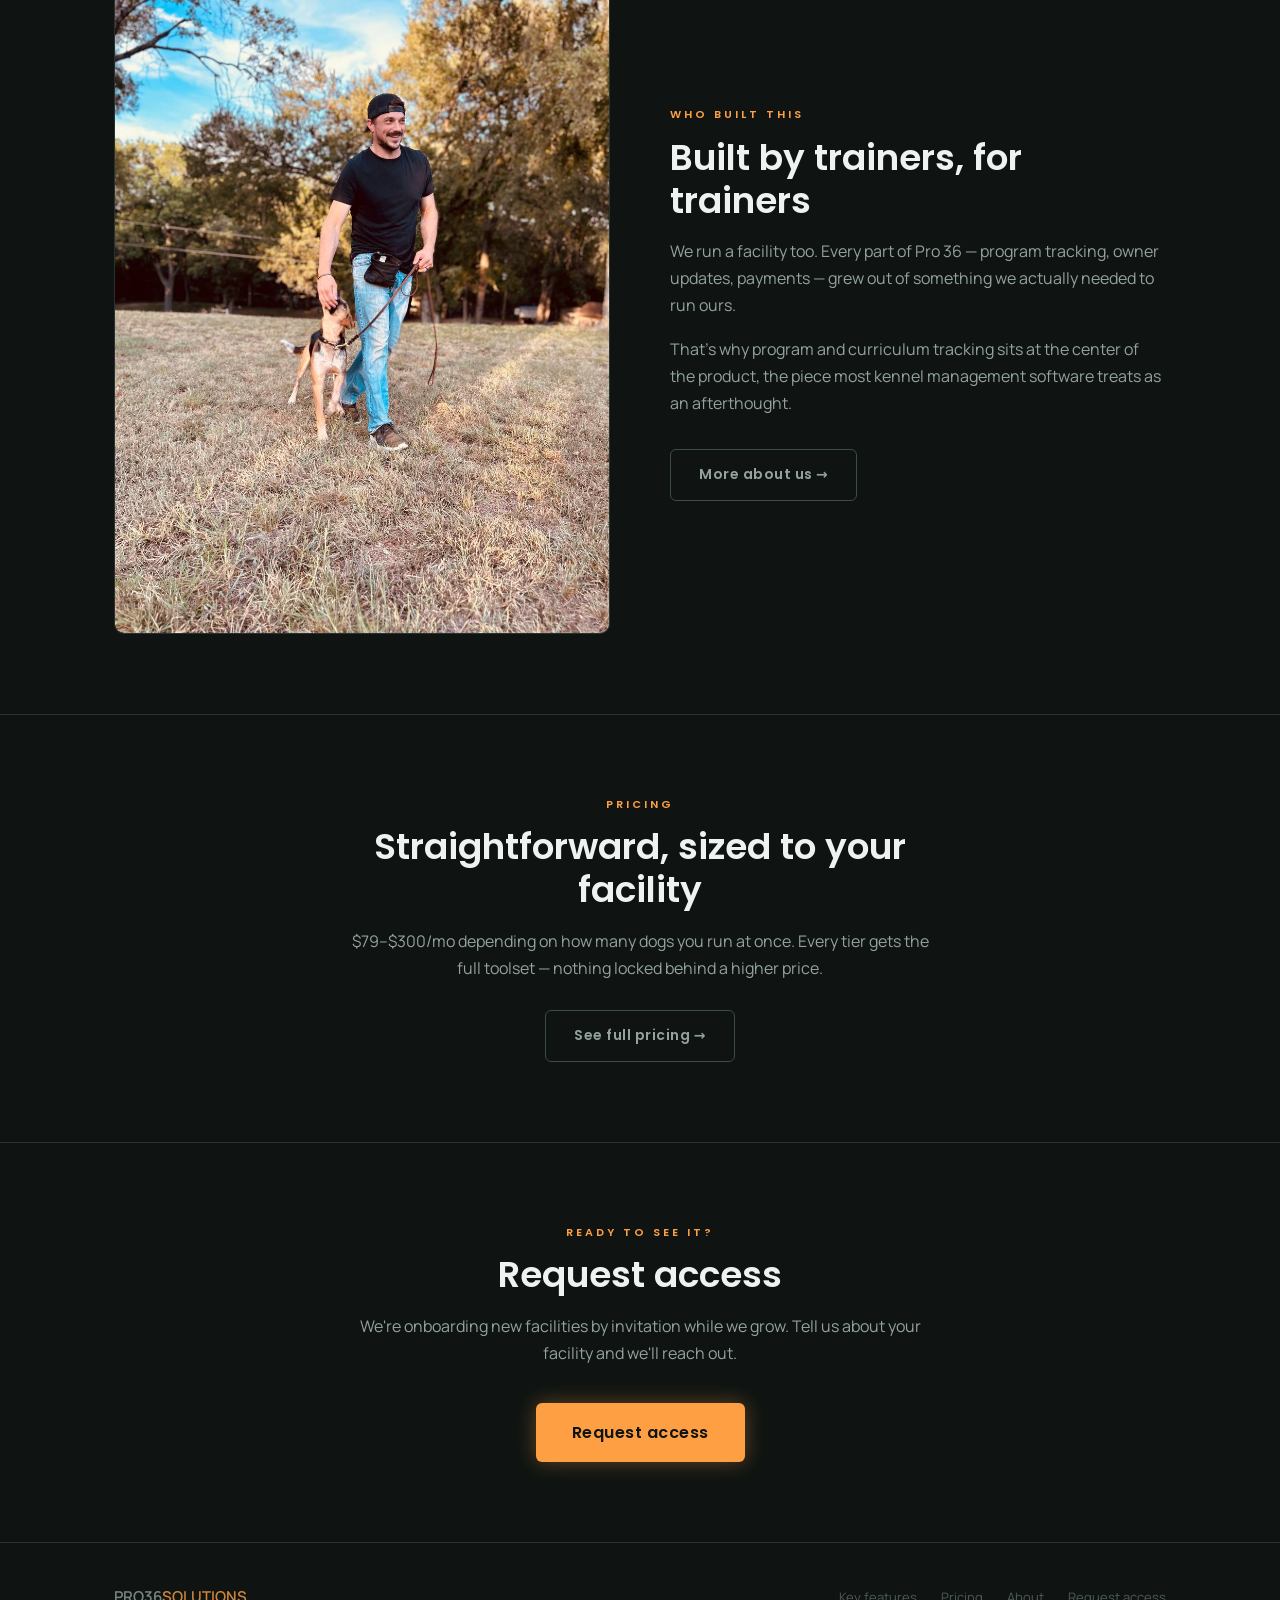
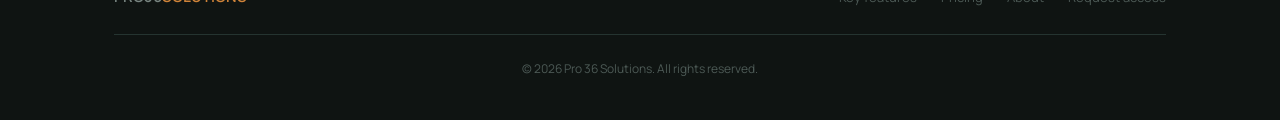
==== commit f5a1eea1: "Add customization/no-setup-cost messaging, R365-inspired theming, and hero diagram Split payments ou" ====
--- a/index.html
+++ b/index.html
@@ -18,6 +18,9 @@
   <meta name="twitter:title" content="Dog Training Software for Board & Train Facilities | Pro 36 Solutions" />
   <meta name="twitter:description" content="Dog training software built for board-and-train facilities — manage leads, enrollments, training logs, owner updates, and payments in one platform." />
   <meta name="twitter:image" content="https://pro36solutions.com/images/hero-dashboard.png" />
+  <link rel="preconnect" href="https://fonts.googleapis.com" />
+  <link rel="preconnect" href="https://fonts.gstatic.com" crossorigin />
+  <link href="https://fonts.googleapis.com/css2?family=Poppins:wght@500;600;700&family=Manrope:wght@400;500;600;700&display=swap" rel="stylesheet" />
   <link rel="stylesheet" href="style.css" />
   <script type="application/ld+json">
   {
@@ -75,8 +78,8 @@
             </div>
             <p style="margin-top: 20px; font-size: 12px; color: var(--text-dim);">Currently onboarding facilities by invitation</p>
           </div>
-          <div class="screenshot-frame" style="aspect-ratio: 1632 / 727;">
-            <img src="images/hero-dashboard.png" alt="Pro 36 dashboard showing in-training dogs, open leads, and outstanding balances at a glance" class="img-fit" />
+          <div style="aspect-ratio: 1 / 1;">
+            <img src="images/hub-diagram.png" alt="Diagram showing intake and lead tracking, documentation, training notes and progress, client communications, billing and financial reports, and scheduling and bookings, all connected to Pro 36 Solutions" class="img-fit" />
           </div>
         </div>
       </div>
@@ -105,6 +108,10 @@
           <div class="trust-item">
             <svg width="18" height="18" fill="none" stroke="currentColor" stroke-width="2" viewBox="0 0 24 24"><path d="M12 2l3 7h7l-5.5 4 2 7L12 16l-6.5 4 2-7L2 9h7z"/></svg>
             No per-seat surprises
+          </div>
+          <div class="trust-item">
+            <svg width="18" height="18" fill="none" stroke="currentColor" stroke-width="2" viewBox="0 0 24 24"><circle cx="12" cy="12" r="3.2"/><path d="M19.4 13.5a1.7 1.7 0 00.34 1.87l.06.06a2 2 0 11-2.83 2.83l-.06-.06a1.7 1.7 0 00-1.87-.34 1.7 1.7 0 00-1.04 1.56V19.5a2 2 0 11-4 0v-.09a1.7 1.7 0 00-1.04-1.56 1.7 1.7 0 00-1.87.34l-.06.06a2 2 0 11-2.83-2.83l.06-.06a1.7 1.7 0 00.34-1.87 1.7 1.7 0 00-1.56-1.04H4.5a2 2 0 110-4h.09a1.7 1.7 0 001.56-1.04 1.7 1.7 0 00-.34-1.87l-.06-.06a2 2 0 112.83-2.83l.06.06a1.7 1.7 0 001.87.34H10.5a1.7 1.7 0 001.04-1.56V4.5a2 2 0 114 0v.09a1.7 1.7 0 001.04 1.56 1.7 1.7 0 001.87-.34l.06-.06a2 2 0 112.83 2.83l-.06.06a1.7 1.7 0 00-.34 1.87V10.5a1.7 1.7 0 001.56 1.04H19.5a2 2 0 110 4h-.09a1.7 1.7 0 00-1.56 1.04z"/></svg>
+            Set up your way &mdash; no setup cost
           </div>
         </div>
       </div>
@@ -118,7 +125,7 @@
           <h2>Everything from first lead to next month's invoice</h2>
           <p>One system that follows a dog's whole journey through your facility, from first inquiry to graduation. Built-in reminders and tracking cover client documentation, payments, training updates, and scheduling, so nothing gets missed.</p>
         </div>
-        <div class="four-col">
+        <div class="five-col">
 
           <div class="card featured">
             <div class="icon-badge"><svg width="22" height="22" fill="none" stroke="currentColor" stroke-width="1.6" viewBox="0 0 24 24"><circle cx="9" cy="8" r="3.2"/><path d="M2.5 20c0-3.6 2.9-6.2 6.5-6.2s6.5 2.6 6.5 6.2"/><circle cx="18" cy="7" r="2.3"/><path d="M15.5 13.3c2.7.4 4.9 2.6 4.9 5.7"/></svg></div>
@@ -139,16 +146,24 @@
           <div class="card featured">
             <div class="icon-badge"><svg width="22" height="22" fill="none" stroke="currentColor" stroke-width="1.6" viewBox="0 0 24 24"><rect x="9" y="2" width="6" height="12" rx="3"/><path d="M5 10a7 7 0 0014 0"/><path d="M12 17v5M9 22h6"/></svg></div>
             <span class="label" style="margin-bottom: 16px;">Voice notes</span>
-            <h3 style="margin-bottom: 8px;">Talk it, don't type it</h3>
+            <h3 style="margin-bottom: 8px;">No more typing, just say it</h3>
             <p style="font-size: 14px; margin-bottom: 20px;">Log training notes hands-free in the field &mdash; just talk, and it's transcribed straight into the dog's record.</p>
             <a href="key-features.html" class="btn btn-ghost" style="display: block; text-align: center;">Learn more</a>
           </div>
 
           <div class="card featured">
             <div class="icon-badge"><svg width="22" height="22" fill="none" stroke="currentColor" stroke-width="1.6" viewBox="0 0 24 24"><rect x="3" y="5" width="18" height="14" rx="2"/><path d="M3 7l9 6 9-6"/></svg></div>
-            <span class="label" style="margin-bottom: 16px;">Owner updates &amp; payments</span>
+            <span class="label" style="margin-bottom: 16px;">Owner updates</span>
             <h3 style="margin-bottom: 8px;">AI drafts, you hit send</h3>
-            <p style="font-size: 14px; margin-bottom: 20px;">Weekly updates and training recommendations are generated automatically, ready to send straight from the platform. Send a client a real payment link from the same record &mdash; they pay online, and it's marked paid automatically.</p>
+            <p style="font-size: 14px; margin-bottom: 20px;">Weekly updates and training recommendations are generated automatically, ready to send straight from the platform.</p>
+            <a href="key-features.html" class="btn btn-ghost" style="display: block; text-align: center;">Learn more</a>
+          </div>
+
+          <div class="card featured">
+            <div class="icon-badge"><svg width="22" height="22" fill="none" stroke="currentColor" stroke-width="1.6" viewBox="0 0 24 24"><path d="M12 2v20"/><path d="M17 6.5c0-1.9-2.2-3-5-3s-5 1.2-5 3 2.2 3 5 3 5 1.1 5 3-2.2 3-5 3-5-1.1-5-3"/></svg></div>
+            <span class="label" style="margin-bottom: 16px;">Billing &amp; payments</span>
+            <h3 style="margin-bottom: 8px;">Send a link, get paid</h3>
+            <p style="font-size: 14px; margin-bottom: 20px;">Send a client a real payment link from the same enrollment record &mdash; they pay online, and it's marked paid automatically.</p>
             <a href="key-features.html" class="btn btn-ghost" style="display: block; text-align: center;">Learn more</a>
           </div>
 
@@ -205,6 +220,38 @@
           <div class="screenshot-frame" style="aspect-ratio: 1591 / 947;">
             <img src="images/how-it-works.png" alt="An enrollment record showing intake status, payments, and the dog's progress chart all in one place" class="img-fit" />
           </div>
+        </div>
+      </div>
+    </section>
+
+    <!-- CUSTOMIZATION -->
+    <section>
+      <div class="container">
+        <div class="section-header">
+          <span class="label">Make it yours</span>
+          <h2>Set up to match your facility, not the other way around</h2>
+          <p>Pro 36 isn't a one-size-fits-all template. You configure the parts that make it feel like your business &mdash; and it's all included, with no setup cost to get there.</p>
+        </div>
+        <div class="three-col">
+
+          <div class="card">
+            <div class="icon-badge"><svg width="22" height="22" fill="none" stroke="currentColor" stroke-width="1.6" viewBox="0 0 24 24"><rect x="5" y="4" width="14" height="17" rx="2"/><path d="M9 2h6v3H9z"/><path d="M8 11l2 2 4-4"/><path d="M8 17h6"/></svg></div>
+            <h3 style="margin-bottom: 8px;">Your program, your structure</h3>
+            <p style="font-size: 14px;">Build the checklists and stages around your exact curriculum &mdash; not a generic template you have to bend your program to fit.</p>
+          </div>
+
+          <div class="card">
+            <div class="icon-badge"><svg width="22" height="22" fill="none" stroke="currentColor" stroke-width="1.6" viewBox="0 0 24 24"><rect x="3" y="5" width="18" height="14" rx="2"/><path d="M3 7l9 6 9-6"/></svg></div>
+            <h3 style="margin-bottom: 8px;">Your emails, your words</h3>
+            <p style="font-size: 14px;">Set what actually goes out to clients &mdash; owner updates read the way you'd write them, not a locked corporate template.</p>
+          </div>
+
+          <div class="card">
+            <div class="icon-badge"><svg width="22" height="22" fill="none" stroke="currentColor" stroke-width="1.6" viewBox="0 0 24 24"><circle cx="13.5" cy="6.5" r="2.5"/><path d="M17.5 10.5c2.5 0 4.5 2 4.5 4.5s-2 4.5-4.5 4.5H6.5A4.5 4.5 0 012 15a4.5 4.5 0 015.4-4.4"/></svg></div>
+            <h3 style="margin-bottom: 8px;">Your colors, your brand</h3>
+            <p style="font-size: 14px;">The app carries your facility's look and feel, not ours &mdash; so it feels like your software, not a rented tool.</p>
+          </div>
+
         </div>
       </div>
     </section>
--- a/style.css
+++ b/style.css
@@ -29,7 +29,7 @@
 body {
   background: var(--bg);
   color: var(--text);
-  font-family: 'Inter', system-ui, -apple-system, sans-serif;
+  font-family: 'Manrope', system-ui, -apple-system, sans-serif;
   font-size: 16px;
   line-height: 1.7;
   -webkit-font-smoothing: antialiased;
@@ -52,8 +52,8 @@
    TYPOGRAPHY
    ============================================= */
 
-h1, h2, h3, h4 { font-weight: 500; line-height: 1.2; color: var(--text); }
-h1 { font-size: clamp(32px, 5vw, 52px); }
+h1, h2, h3, h4 { font-family: 'Poppins', system-ui, sans-serif; font-weight: 600; line-height: 1.2; color: var(--text); }
+h1 { font-size: clamp(32px, 5vw, 52px); font-weight: 700; }
 h2 { font-size: clamp(24px, 3vw, 36px); }
 h3 { font-size: 20px; }
 h4 { font-size: 16px; }
@@ -61,7 +61,9 @@
 p { color: var(--text-muted); }
 
 .label {
+  font-family: 'Poppins', system-ui, sans-serif;
   font-size: 11px;
+  font-weight: 600;
   letter-spacing: 3px;
   text-transform: uppercase;
   color: var(--accent);
@@ -104,12 +106,22 @@
   gap: 20px;
 }
 
+.five-col {
+  display: grid;
+  grid-template-columns: repeat(5, 1fr);
+  gap: 20px;
+}
+
+@media (max-width: 1100px) {
+  .five-col { grid-template-columns: repeat(3, 1fr); }
+}
+
 @media (max-width: 900px) {
   .four-col { grid-template-columns: repeat(2, 1fr); }
 }
 
 @media (max-width: 768px) {
-  .two-col, .three-col, .four-col { grid-template-columns: 1fr; gap: 32px; }
+  .two-col, .three-col, .four-col, .five-col { grid-template-columns: 1fr; gap: 32px; }
   section { padding: 56px 0; }
 }
 
@@ -144,6 +156,7 @@
 .nav-logo {
   display: flex;
   align-items: center;
+  font-family: 'Poppins', system-ui, sans-serif;
   font-size: 16px;
   font-weight: 600;
   letter-spacing: 0.5px;
@@ -172,15 +185,17 @@
 .nav-cta {
   background: var(--accent);
   color: #0f1412;
+  font-family: 'Poppins', system-ui, sans-serif;
   font-size: 13px;
-  font-weight: 500;
+  font-weight: 600;
   padding: 9px 20px;
   border-radius: var(--radius);
   letter-spacing: 0.5px;
-  transition: background 0.2s;
-}
-
-.nav-cta:hover { background: var(--accent-dark); color: #fff; }
+  box-shadow: 0 0 16px rgba(255, 159, 67, 0.35);
+  transition: box-shadow 0.2s, background 0.2s;
+}
+
+.nav-cta:hover { background: var(--accent-dark); color: #fff; box-shadow: 0 0 28px rgba(255, 159, 67, 0.55); }
 
 .nav-mobile-toggle {
   display: none;
@@ -200,8 +215,9 @@
     position: absolute;
     top: var(--nav-h);
     left: 0; right: 0;
-    background: var(--bg);
-    border-bottom: 0.5px solid var(--border);
+    background: var(--bg-card);
+    border-bottom: 0.5px solid var(--border-mid);
+    box-shadow: 0 0 40px rgba(255, 159, 67, 0.12), 0 20px 40px rgba(0, 0, 0, 0.4);
     padding: 20px 24px;
     gap: 20px;
   }
@@ -220,8 +236,9 @@
   display: inline-block;
   padding: 13px 28px;
   border-radius: var(--radius);
+  font-family: 'Poppins', system-ui, sans-serif;
   font-size: 14px;
-  font-weight: 500;
+  font-weight: 600;
   letter-spacing: 0.5px;
   cursor: pointer;
   transition: all 0.2s;
@@ -231,9 +248,10 @@
 .btn-primary {
   background: var(--accent);
   color: #0f1412;
-}
-
-.btn-primary:hover { background: var(--accent-dark); color: #fff; }
+  box-shadow: 0 0 20px rgba(255, 159, 67, 0.35);
+}
+
+.btn-primary:hover { background: var(--accent-dark); color: #fff; box-shadow: 0 0 36px rgba(255, 159, 67, 0.6); }
 
 .btn-ghost {
   background: transparent;
@@ -241,7 +259,7 @@
   border: 0.5px solid var(--border-mid);
 }
 
-.btn-ghost:hover { color: var(--text); border-color: var(--text-muted); }
+.btn-ghost:hover { color: var(--text); border-color: var(--accent); box-shadow: 0 0 20px rgba(255, 159, 67, 0.2); }
 
 .btn-group {
   display: flex;
@@ -258,9 +276,17 @@
   border: 0.5px solid var(--border);
   border-radius: var(--radius-lg);
   padding: 28px;
-}
-
-.card.featured { border-color: var(--accent); }
+  display: flex;
+  flex-direction: column;
+  height: 100%;
+}
+
+.card > .btn { margin-top: auto; }
+
+.card.featured {
+  border-color: var(--accent);
+  box-shadow: 0 0 48px rgba(255, 159, 67, 0.16);
+}
 
 /* =============================================
    IMAGE PLACEHOLDER
@@ -411,6 +437,7 @@
   height: 34px;
   border-radius: 50%;
   border: 0.5px solid var(--accent);
+  box-shadow: 0 0 14px rgba(255, 159, 67, 0.3);
   color: var(--accent);
   font-size: 13px;
   font-weight: 500;
@@ -466,8 +493,9 @@
 
 .price-tier { text-align: left; }
 .price-tier .price {
+  font-family: 'Poppins', system-ui, sans-serif;
   font-size: 34px;
-  font-weight: 500;
+  font-weight: 700;
   color: var(--text);
   margin: 16px 0 4px;
 }
